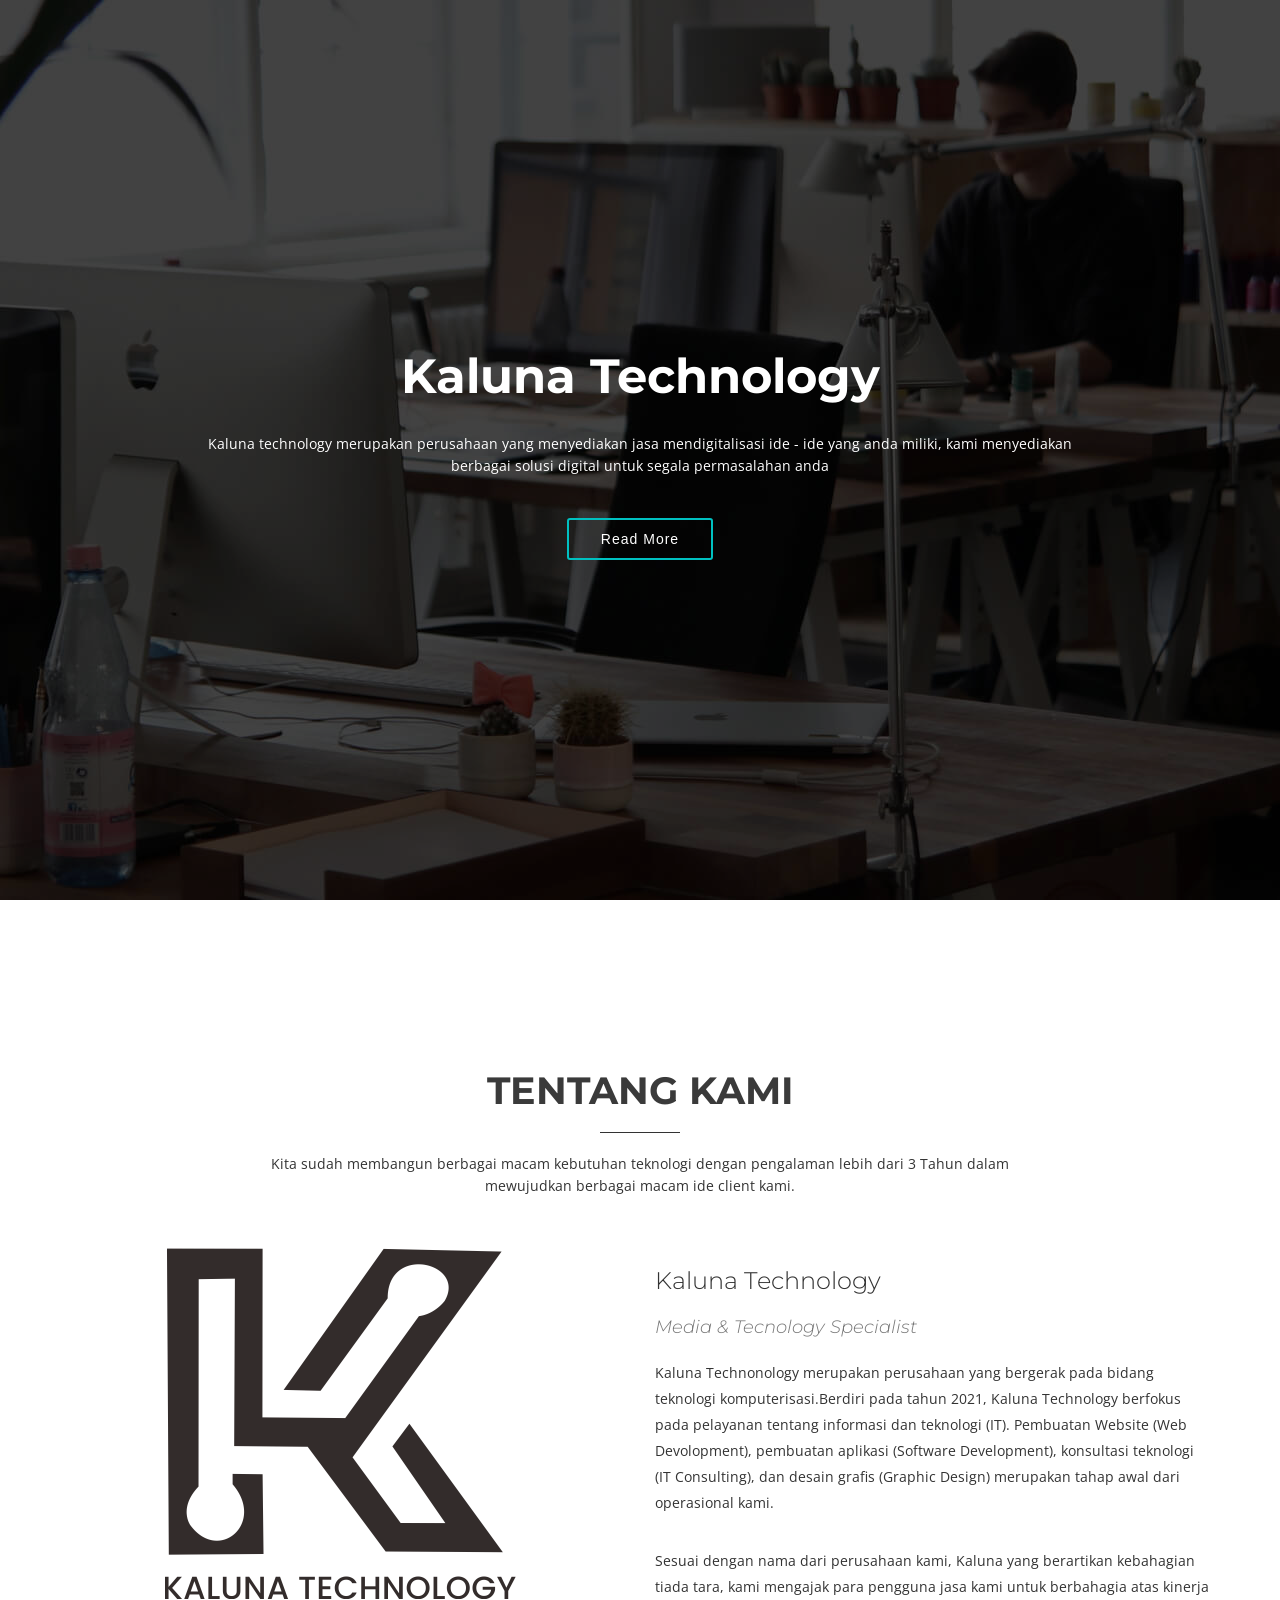
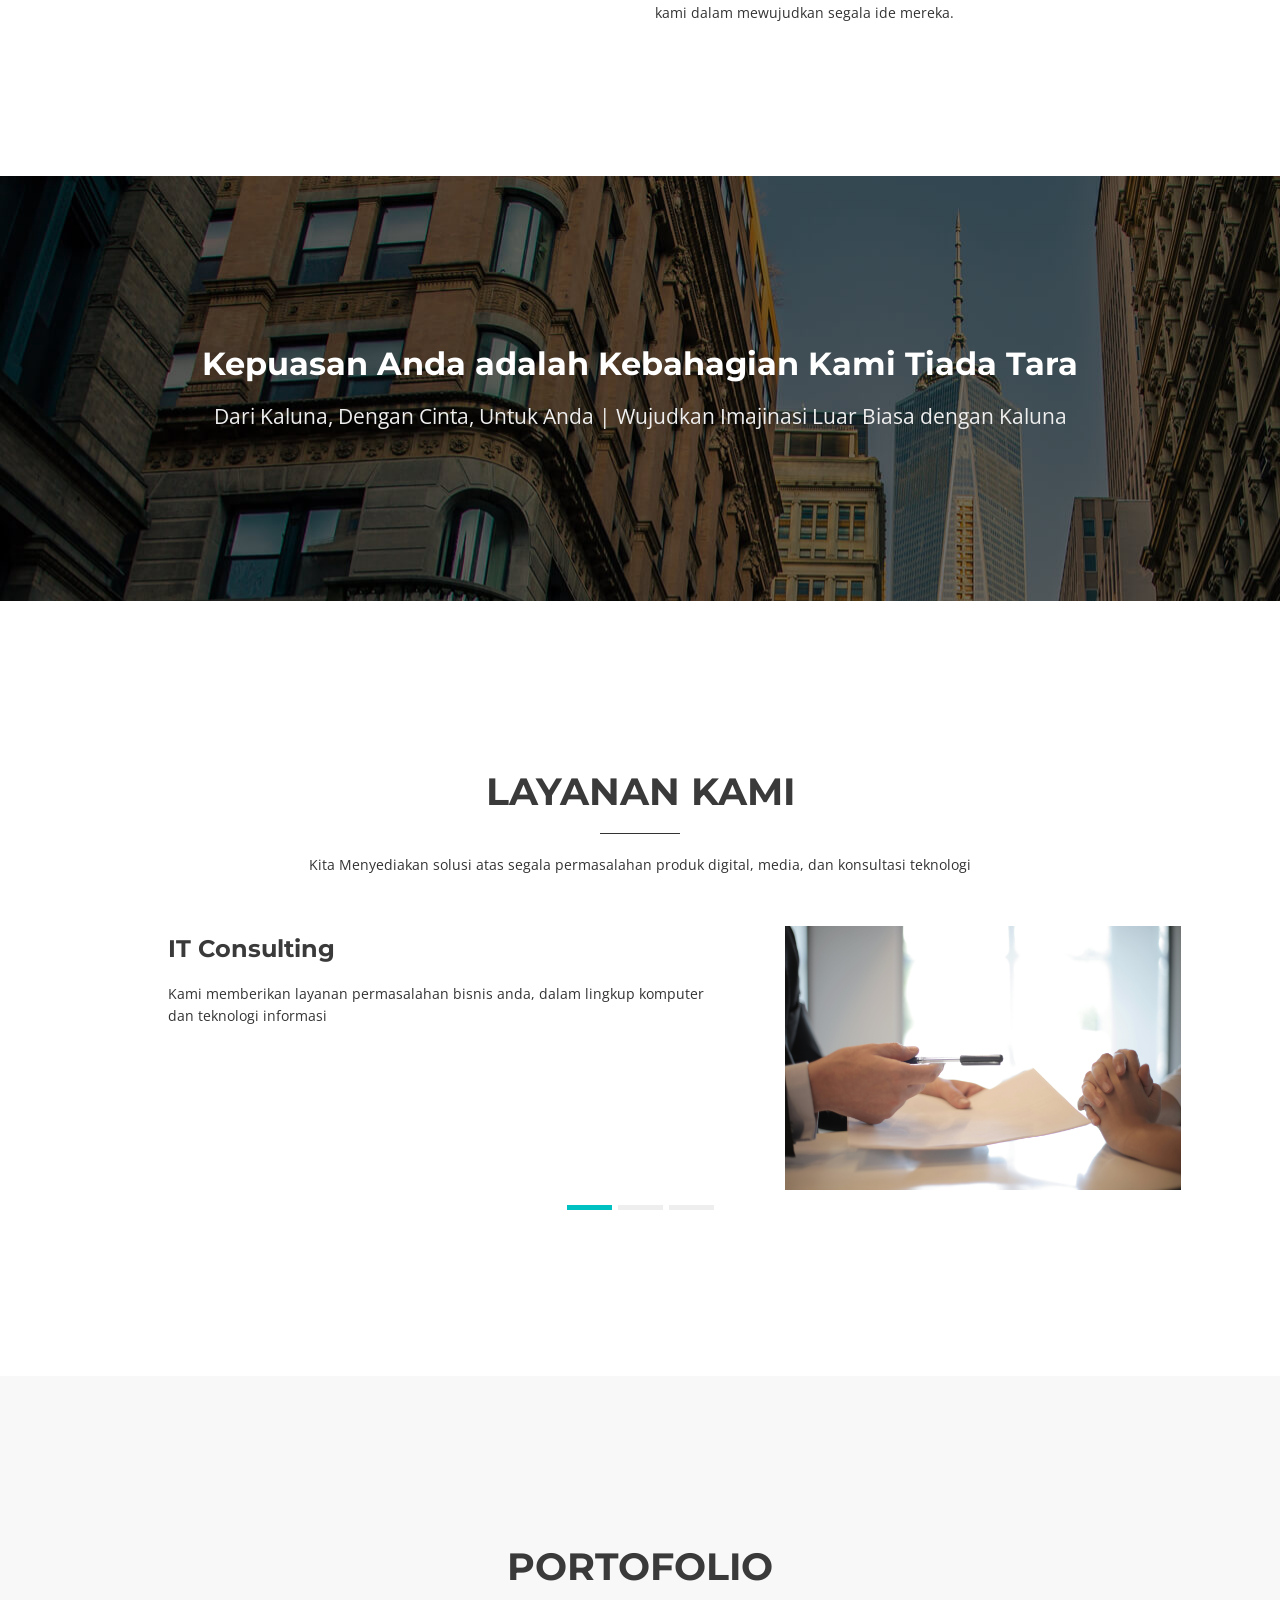
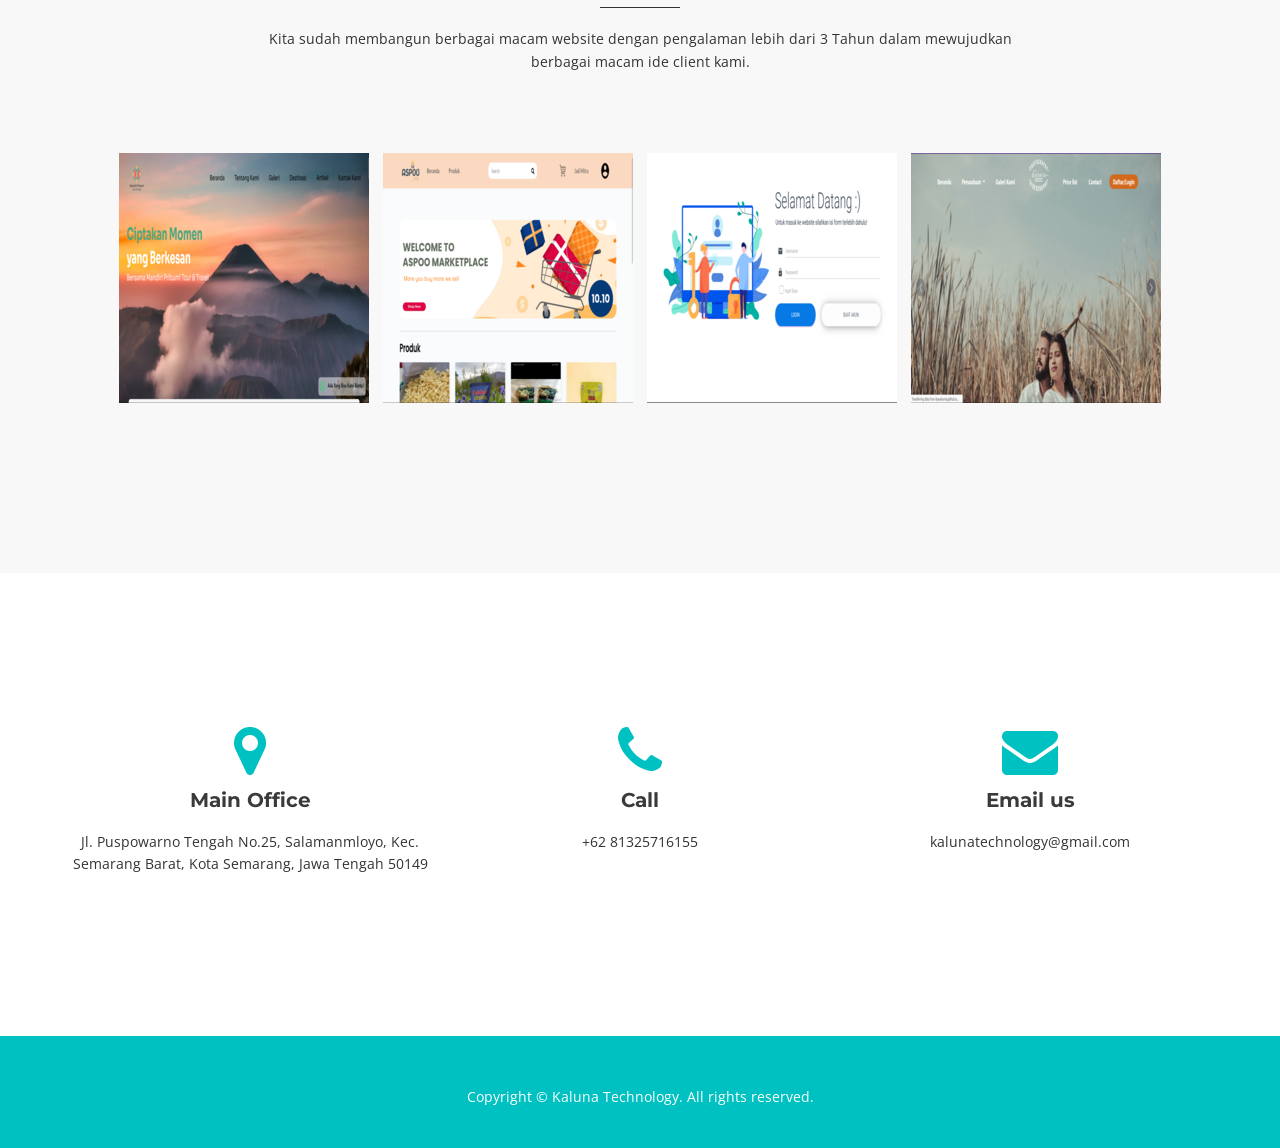
==== index.html @ ef959483 "up" ====
<!DOCTYPE html>
<html>

<head>
  <title>Kaluna technologi</title>
  <meta charset="utf-8" />
  <meta content="width=device-width, initial-scale=1, maximum-scale=1, user-scalable=no" name="viewport">
  <!-- css -->
  <link href="https://fonts.googleapis.com/css?family=Montserrat:400,700|Open+Sans:400,300,700,800" rel="stylesheet" media="screen">

  <link href="css/bootstrap.min.css" rel="stylesheet" media="screen">
  <link href="css/style.css" rel="stylesheet" media="screen">
  <link href="color/default.css" rel="stylesheet" media="screen">
</head>

<body>

  <!-- Navigation -->
  <nav class="navbar navbar-default" role="navigation">
    <div class="container">
      <div class="navbar-header">
        <button type="button" class="navbar-toggle" data-toggle="collapse" data-target=".navbar-ex1-collapse">
          <span class="sr-only">Toggle nav</span>
          <span class="icon-bar"></span>
          <span class="icon-bar"></span>
          <span class="icon-bar"></span>
        </button>

        <!-- Logo text or image -->
        <a class="navbar-brand" href="index.html">Kaluna Technology</a>

      </div>
      <div class="navigation collapse navbar-collapse navbar-ex1-collapse">
        <ul class="nav navbar-nav">
          <li class="current"><a href="#intro">Home</a></li>
          <li><a href="#about">Tentang Kami</a></li>
          <li><a href="#services">Layanan Kami</a></li>
          <li><a href="#portfolio">Portofolio</a></li>
          <li><a href="#team">Team</a></li>
          <li><a href="#contact">Contact</a></li>
        </ul>
      </div>
    </div>
  </nav>

  <!-- intro area -->
  <section id="intro">
    <div class="intro-container">
      <div id="introCarousel" class="carousel slide carousel-fade" data-ride="carousel">

        <div class="carousel-inner" role="listbox">

          <!-- Slide 1 -->
          <div class="item active">
            <div class="carousel-background"><img src="img/intro/1.jpg" alt=""></div>
            <div class="carousel-container">
              <div class="carousel-content">
                <h2 class="animated fadeInDown">Kaluna Technology</h2>
                <p class="animated fadeInUp">Kaluna technology merupakan perusahaan yang menyediakan jasa mendigitalisasi ide - ide yang anda miliki, kami menyediakan berbagai solusi digital untuk segala permasalahan anda</p>
                <a href="#about" class="btn-get-started animated fadeInUp">Read More</a>
              </div>
            </div>
          </div>
          
          <!-- Slide 2
          <div class="item">
            <div class="carousel-background"><img src="img/intro/2.jpg" alt=""></div>
            <div class="carousel-container">
              <div class="carousel-content">
                <h2 class="animated fadeInDown">Creativity and technology</span></h2>
                <p class="animated fadeInUp">Ut velit est quam dolor ad a aliquid qui aliquid. Sequi ea ut et est quaerat sequi nihil ut aliquam. Occaecati alias dolorem mollitia ut. Similique ea voluptatem. Esse doloremque accusamus repellendus deleniti vel. Minus et tempore modi architecto.</p>
                <a href="#about" class="btn-get-started animated fadeInUp">Read More</a>
              </div>
            </div>
          </div>

          Slide 3
          <div class="item">
            <div class="carousel-background"><img src="img/intro/3.jpg" alt=""></div>
            <div class="carousel-container">
              <div class="carousel-content">
                <h2 class="animated fadeInDown">Sequi ea ut et est quaerat</span></h2>
                <p class="animated fadeInUp">Ut velit est quam dolor ad a aliquid qui aliquid. Sequi ea ut et est quaerat sequi nihil ut aliquam. Occaecati alias dolorem mollitia ut. Similique ea voluptatem. Esse doloremque accusamus repellendus deleniti vel. Minus et tempore modi architecto.</p>
                <a href="#about" class="btn-get-started animated fadeInUp">Read More</a>
              </div>
            </div>
          </div> -->

        </div>

        <!-- <a class="carousel-control-prev" href="#introCarousel" role="button" data-slide="prev">
          <span class="carousel-control-prev-icon fa fa-angle-left" aria-hidden="true"></span>
          <span class="sr-only">Previous</span>
        </a>

        <a class="carousel-control-next" href="#introCarousel" role="button" data-slide="next">
          <span class="carousel-control-next-icon fa fa-angle-right" aria-hidden="true"></span>
          <span class="sr-only">Next</span>
        </a> -->

      </div>
    </div>
  </section><!-- #intro -->

  <!-- About -->
  <section id="about" class="home-section bg-white">
    <div class="container">
      <div class="row">
        <div class="col-md-offset-2 col-md-8">
          <div class="section-heading">
            <h2>Tentang Kami</h2>
            <div class="heading-line"></div>
            <p>Kita sudah membangun berbagai macam kebutuhan teknologi dengan pengalaman lebih dari 3 Tahun dalam mewujudkan berbagai macam ide client kami.</p>
          </div>
        </div>
      </div>
      <div class="row wow fadeInUp">
        <div class="col-md-6 about-img">
          <img src="img/kalunatechnologylogo.png" alt="">
        </div>

        <div class="col-md-6 content">
          <h2>Kaluna Technology</h2>
          <h3>Media & Tecnology Specialist</h3>
          <p>
            Kaluna Technonology merupakan perusahaan yang bergerak pada bidang teknologi komputerisasi.Berdiri pada tahun 2021, Kaluna Technology berfokus pada pelayanan tentang informasi dan teknologi (IT). Pembuatan Website (Web Devolopment), pembuatan aplikasi (Software Development), konsultasi teknologi (IT Consulting), dan desain grafis (Graphic Design) merupakan tahap awal dari operasional kami.
          </p>
          <br>
          <p>
            Sesuai dengan nama dari perusahaan kami, Kaluna yang berartikan kebahagian tiada tara, kami mengajak para pengguna jasa kami untuk berbahagia atas kinerja kami dalam mewujudkan segala ide mereka.
          </p>  
          
        </div>
      </div>
    </div>
  </section>

  <!-- Parallax 1 -->
  <section id="parallax1" class="home-section parallax" data-stellar-background-ratio="0.5">
    <div class="container">
      <div class="row">
        <div class="col-md-12">
          <div class="color-light">
            <h2 class="wow bounceInDown" data-wow-delay="0.5s">Kepuasan Anda adalah Kebahagian Kami Tiada Tara</h2>
            <p class="lead wow bounceInUp" data-wow-delay="1s">Dari Kaluna, Dengan Cinta, Untuk Anda | Wujudkan Imajinasi Luar Biasa dengan Kaluna</p>
          </div>
        </div>
      </div>
    </div>
  </section>

  <!-- Services -->
  <section id="services" class="home-section bg-white">
    <div class="container">
      <div class="row">
        <div class="col-md-offset-2 col-md-8">
          <div class="section-heading">
            <h2> Layanan Kami</h2>
            <div class="heading-line"></div>
            <p> Kita Menyediakan solusi atas segala permasalahan produk digital, media, dan konsultasi teknologi</p>
          </div>
        </div>
      </div>
      <div class="row">
        <div class="col-md-12">
          <div id="carousel-service" class="service carousel slide">

            <!-- slides -->
            <div class="carousel-inner">
              <div class="item active">
                <div class="row">
                  <div class="col-sm-12 col-md-offset-1 col-md-6">
                    <div class="wow bounceInLeft">
                      <h4>IT Consulting</h4>
                      <p>Kami memberikan layanan permasalahan bisnis anda, dalam lingkup komputer dan teknologi informasi</p>
                    </div>
                  </div>
                  <div class="col-sm-12 col-md-5">
                    <div class="screenshot wow bounceInRight">
                      <img src="img/screenshots/it consultant.jpg" class="img-responsive" alt="" />
                    </div>
                  </div>
                </div>
              </div>
              <div class="item">
                <div class="row">
                  <div class="col-sm-12 col-md-offset-1 col-md-6">
                    <div class="wow bounceInLeft">
                      <h4>Website and Software Development</h4>
                      <p>Kami Memberikan pelayanan pembuatan website dan juga mobile app</p>
                    </div>
                  </div>
                  <div class="col-sm-12 col-md-5">
                    <div class="screenshot wow bounceInRight">
                      <img src="img/screenshots/development.jpg" class="img-responsive" alt="" />
                    </div>
                  </div>
                </div>
              </div>
              <div class="item">
                <div class="row">
                  <div class="col-sm-12 col-md-offset-1 col-md-6">
                    <div class="wow bounceInLeft">
                      <h4>Graphic Design</h4>
                      <p>Kami memeberikan layanan berupa desain website, mobile app, kartu nama, brosur, ilustrasi </p>
                    </div>
                  </div>
                  <div class="col-sm-12 col-md-5">
                    <div class="screenshot wow bounceInRight">
                      <img src="img/screenshots/design.jpg" class="img-responsive" alt="" />
                    </div>
                  </div>
                </div>
              </div>
            </div>

            <!-- Indicators -->
            <ol class="carousel-indicators">
              <li data-target="#carousel-service" data-slide-to="0" class="active"></li>
              <li data-target="#carousel-service" data-slide-to="1"></li>
              <li data-target="#carousel-service" data-slide-to="2"></li>
            </ol>
          </div>
        </div>
      </div>
    </div>
  </section>

  <!-- Works -->
  <section id="portfolio" class="home-section bg-gray">
    <div class="container">
      <div class="row">
        <div class="col-md-offset-2 col-md-8">
          <div class="section-heading">
            <h2>Portofolio</h2>
            <div class="heading-line"></div>
            <p>Kita sudah membangun berbagai macam website dengan pengalaman lebih dari 3 Tahun dalam mewujudkan berbagai macam ide client kami.</p>
          </div>
        </div>
      </div>
      <div class="row">
        <div class="col-lg-12">

          <ul id="og-grid" class="og-grid">
            <li>
              <a href="http://www.mandiripribumi.com" target="_blank" data-largesrc="img/works/mandiri pribumi.png" data-title="Landing Page Mandiri Pribumi" data-description="project ini adalah landing page dari perusahaan mandiri pribumi tour & travel, yang menampilkan berbagai macam paket dan juga dashbaord untuk pengedit an konten didalamnya">
                <img src="img/works/thumbs/mandiri pribumi.png" alt="" />
              </a>
            </li>
            <li>
              <a href="http://warungaspoo.com/p" target="_blank" data-largesrc="img/works/warungaspoo.png" data-title="Marketplace ASPOO" data-description="project ini ialah marketplace yang digunakan oleh asosisaasi pusat oleh - oleh Jawa Tengah sebagai transaksi jual - beli">
                <img src="img/works/thumbs/warungaspoo.png" alt="" />
              </a>
            </li>
            <li>
              <a href="http://warungaspoo.com/pos/login.php" target="_blank" data-largesrc="img/works/point of sales.png" data-title="Point of Sales ASPOO" data-description="ini adalah point of sales dimana web ini bisa digunakan sebagai kasir">
                <img src="img/works/thumbs/point of sales.png" alt="img01" />
              </a>
            </li>
            <li>
              <a href="https://ilyasskurnia.github.io/" target="_blank" data-largesrc="img/works/web fotografi.png" data-title="Website Fotografi" data-description="In mentitum forensibus nec, nibh eripuit ut pri, tale illud voluptatum ut sea. Sed oratio repudiare ei, cum an magna labitur, eu atqui augue mei. Pri consul detracto eu, solet nusquam accusam ex vim, an movet interesset necessitatibus mea.">
                <img src="img/works/thumbs/web fotografi.png" alt="img01" />
              </a>
            </li>
            <!-- <li>
              <a href="#" data-largesrc="img/works/5.jpg" data-title="Portfolio title" data-description="Duo te dico volutpat, unum elit oblique per id. Ne duo mollis sapientem intellegebat. Per at augue vidisse percipit, pri vocibus assueverit interesset ut, no dolore luptatum incorrupte nec. In mentitum forensibus nec, nibh eripuit ut pri, tale illud voluptatum ut sea">
                <img src="img/works/thumbs/5.jpg" alt="img01" />
              </a>
            </li>
            <li>
              <a href="#" data-largesrc="img/works/6.jpg" data-title="Portfolio title" data-description="Id elit saepe pro. In atomorum constituam definitionem quo, at torquatos sadipscing eum, ut eum wisi meis mentitum. Probo feugiat ea duo. An usu platonem instructior, qui dolores inciderint ad. Te elit essent mea, vim ne atqui legimus invenire, ad dolor vitae sea.">
                <img src="img/works/thumbs/6.jpg" alt="img01" />
              </a>
            </li>
            <li>
              <a href="#" data-largesrc="img/works/7.jpg" data-title="Portfolio title" data-description="Duo te dico volutpat, unum elit oblique per id. Ne duo mollis sapientem intellegebat. Per at augue vidisse percipit, pri vocibus assueverit interesset ut, no dolore luptatum incorrupte nec. In mentitum forensibus nec, nibh eripuit ut pri, tale illud voluptatum ut sea. Sed oratio repudiare ei, cum an magna labitur, eu atqui augue mei.">
                <img src="img/works/thumbs/7.jpg" alt="img01" />
              </a>
            </li>
            <li>
              <a href="#" data-largesrc="img/works/8.jpg" data-title="Portfolio title" data-description="No nisl legere recusabo nam, ius an tale pericula evertitur, dicat phaedrum qui in. Usu numquam legendos in, voluptaria sadipscing ut vel. Eu eum mandamus volutpat gubergren, eos ad detracto nominati, ne eum idque elitr aliquam.">
                <img src="img/works/thumbs/8.jpg" alt="img01" />
              </a>
            </li>
            <li>
              <a href="#" data-largesrc="img/works/9.jpg" data-title="Portfolio title" data-description="Lorem ipsum dolor sit amet, ex pri quod ferri fastidii. Mazim philosophia eum ad, facilisis laboramus te est. Eam magna fabellas ut. Ne vis diceret accumsan salutandi, pro in impedit accusamus dissentias, ut nonumy eloquentiam ius.">
                <img src="img/works/thumbs/9.jpg" alt="img01" />
              </a>
            </li>
            <li>
              <a href="#" data-largesrc="img/works/10.jpg" data-title="Portfolio title" data-description="Duo te dico volutpat, unum elit oblique per id. Ne duo mollis sapientem intellegebat. Per at augue vidisse percipit, pri vocibus assueverit interesset ut, no dolore luptatum incorrupte nec. In mentitum forensibus nec, nibh eripuit ut pri, tale illud voluptatum ut sea. Sed oratio repudiare ei, cum an magna labitur, eu atqui augue mei. Pri consul detracto eu, solet nusquam accusam ex vim.">
                <img src="img/works/thumbs/10.jpg" alt="img01" />
              </a>
            </li>
            <li>
              <a href="#" data-largesrc="img/works/11.jpg" data-title="Portfolio title" data-description="Vim ad persecuti appellantur. Eam ignota deterruisset eu, in omnis fierent convenire sed. Ne nulla veritus vel, liber euripidis in eos. Postea comprehensam vis in, detracto deseruisse mei ea. Ex sadipscing deterruisset concludaturque quo.">
                <img src="img/works/thumbs/11.jpg" alt="img01" />
              </a>
            </li>
            <li>
              <a href="#" data-largesrc="img/works/12.jpg" data-title="Portfolio title" data-description="Mea an eros periculis dignissim, quo mollis nostrum elaboraret et. Id quem perfecto mel, no etiam perfecto qui. No nisl legere recusabo nam, ius an tale pericula evertitur, dicat phaedrum qui in. Usu numquam legendos in, voluptaria sadipscing ut vel. Eu eum mandamus volutpat gubergren, eos ad detracto nominati, ne eum idque elitr aliquam.">
                <img src="img/works/thumbs/12.jpg" alt="img01" />
              </a>
            </li> -->
          </ul>

        </div>
      </div>
    </div>
  </section>

  <!-- Parallax 2
  <section id="parallax2" class="home-section parallax" data-stellar-background-ratio="0.5">
    <div class="container">
      <div class="row">
        <div class="col-md-12">
          <ul class="clients">
            <li class="wow fadeInDown" data-wow-delay="0.3s"><a href="#"><img src="img/clients/1.png" alt="" /></a></li>
            <li class="wow fadeInDown" data-wow-delay="0.6s"><a href="#"><img src="img/clients/2.png" alt="" /></a></li>
            <li class="wow fadeInDown" data-wow-delay="0.9s"><a href="#"><img src="img/clients/3.png" alt="" /></a></li>
            <li class="wow fadeInDown" data-wow-delay="1.1s"><a href="#"><img src="img/clients/4.png" alt="" /></a></li>
          </ul>
        </div>
      </div>
    </div>
  </section> -->

  <!-- Team -->
  <!-- <section id="team" class="home-section bg-white">
    <div class="container">
      <div class="row">
        <div class="col-md-offset-2 col-md-8">
          <div class="section-heading">
            <h2>Our Team</h2>
            <div class="heading-line"></div>
            <!-- <p>Excepteur sint occaecat cupidatat non proident, sunt in culpa qui officia deserunt mollit anim id est
              laborum</p> -->
          <!-- </div>
        </div>
      </div>
      <div class="row">
        <div class="col-xs-12 col-sm-3 col-md-3 col-lg-3">
          <div class="box-team wow bounceInUp" data-wow-delay="0.1s">
            <img src="img/team/ilyas.JPG" alt="" class="img-circle img-responsive" />
            <h4>Ilyas Kurnia Ramadhan</h4>
            <p>CEO</p>
          </div>
        </div>
        <div class="col-xs-12 col-sm-3 col-md-3 col-lg-3" data-wow-delay="0.3s">
          <div class="box-team wow bounceInUp">
            <img src="img/team/naufal.JPG" alt="" class="img-circle img-responsive" />
            <h4>Naufal Nabil Nurherdian</h4>
            <p>Full Stack Developer</p>
          </div>
        </div>
        <div class="col-xs-12 col-sm-3 col-md-3 col-lg-3" data-wow-delay="0.5s">
          <div class="box-team wow bounceInUp">
            <img src="img/team/adnin.JPG" alt="" class="img-circle img-responsive" />
            <h4>Adnin Ramadhani</h4>
            <p>Full Stack Developer</p>
          </div>
        </div>
        <div class="col-xs-12 col-sm-3 col-md-3 col-lg-3" data-wow-delay="0.7s">
          <div class="box-team wow bounceInUp">
            <img src="img/team/dwiki.JPG" alt="" class="img-circle img-responsive" />
            <h4>Hastyantoko Dwiki Kahingide</h4>
            <p>Designer</p>
          </div>
        </div>
      </div>
    </div>
  </section> -->

  <!-- Contact -->
  <!-- <section id="contact" class="home-section bg-gray">
    <div class="container">
      <div class="row">
        <div class="col-md-offset-2 col-md-8">
          <div class="section-heading">
            <h2>Contact us</h2>
            <div class="heading-line"></div>
            <p>If you have any question or just want to say 'hello' to Alstar web studio please fill out form below and
              we will be get in touch with you within 24 hours. </p>
          </div>
        </div>
      </div>

      <div class="row">
        <div class="col-md-offset-2 col-md-8">
          <div id="sendmessage">Your message has been sent. Thank you!</div>
          <div id="errormessage"></div>

          <form action="" method="post" class="form-horizontal contactForm" role="form">
            <div class="col-md-offset-2 col-md-8">
              <div class="form-group">
                <input type="text" name="name" class="form-control" id="name" placeholder="Your Name" data-rule="minlen:4"
                  data-msg="Please enter at least 4 chars" />
                <div class="validation"></div>
              </div>
            </div>

            <div class="col-md-offset-2 col-md-8">
              <div class="form-group">
                <input type="email" class="form-control" name="email" id="email" placeholder="Your Email" data-rule="email"
                  data-msg="Please enter a valid email" />
                <div class="validation"></div>
              </div>
            </div>

            <div class="col-md-offset-2 col-md-8">
              <div class="form-group">
                <input type="text" class="form-control" name="subject" id="subject" placeholder="Subject" data-rule="minlen:4"
                  data-msg="Please enter at least 8 chars of subject" />
                <div class="validation"></div>
              </div>
            </div>

            <div class="col-md-offset-2 col-md-8">
              <div class="form-group">
                <textarea class="form-control" name="message" rows="5" data-rule="required" data-msg="Please write something for us"
                  placeholder="Message"></textarea>
                <div class="validation"></div>
              </div>
            </div>
            <div class="form-group">
              <div class="col-md-offset-2 col-md-8">
                <button type="submit" class="btn btn-theme btn-lg btn-block">Send message</button>
              </div>
            </div>
          </form>

        </div>
      </div>

    </div>
  </section> -->

  <!-- Bottom widget -->
  <section id="bottom-widget" class="home-section bg-white">
    <div class="container">
      <div class="row">
        <div class="col-md-4">
          <div class="contact-widget wow bounceInLeft">
            <i class="fa fa-map-marker fa-4x"></i>
            <h5>Main Office</h5>
            <p>
              Jl. Puspowarno Tengah No.25, Salamanmloyo, Kec. Semarang Barat, Kota Semarang, Jawa Tengah 50149<br />
            </p>
          </div>
        </div>
        <div class="col-md-4">
          <div class="contact-widget wow bounceInUp">
            <i class="fa fa-phone fa-4x"></i>
            <h5>Call</h5>
            <p>
              +62 81325716155<br>

            </p>
          </div>
        </div>
        <div class="col-md-4">
          <div class="contact-widget wow bounceInRight">
            <i class="fa fa-envelope fa-4x"></i>
            <h5>Email us</h5>
            <p>
              kalunatechnology@gmail.com<br />
            </p>
          </div>
        </div>
      </div>
      <!-- <div class="row mar-top30">
        <div class="col-md-12">
          <h5>We're on social networks</h5>
          <ul class="social-network">
            <li><a href="#">
                <span class="fa-stack fa-2x">
                  <i class="fa fa-circle fa-stack-2x"></i>
                  <i class="fa fa-facebook fa-stack-1x fa-inverse"></i>
                </span></a>
            </li>
            <li><a href="#">
                <span class="fa-stack fa-2x">
                  <i class="fa fa-circle fa-stack-2x"></i>
                  <i class="fa fa-dribbble fa-stack-1x fa-inverse"></i>
                </span></a>
            </li>
            <li><a href="#">
                <span class="fa-stack fa-2x">
                  <i class="fa fa-circle fa-stack-2x"></i>
                  <i class="fa fa-twitter fa-stack-1x fa-inverse"></i>
                </span></a>
            </li>
            <li><a href="#">
                <span class="fa-stack fa-2x">
                  <i class="fa fa-circle fa-stack-2x"></i>
                  <i class="fa fa-pinterest fa-stack-1x fa-inverse"></i>
                </span></a>
            </li>
          </ul>
        </div>
      </div> -->
    </div>
  </section>

  <!-- Footer -->
  <footer>
    <div class="container">
      <div class="row">
        <div class="col-md-12">
          <p>Copyright &copy; Kaluna Technology. All rights reserved.</p>
        </div>
      </div>
    </div>
  </footer>

  <a href="#" class="back-to-top"><i class="fa fa-chevron-up"></i></a>

  <!-- js -->
  <script src="js/jquery.js"></script>
  <script src="js/bootstrap.min.js"></script>
  <script src="js/wow.min.js"></script>
  <script src="js/jquery.scrollTo.min.js"></script>
  <script src="js/jquery.nav.js"></script>
  <script src="js/modernizr.custom.js"></script>
  <script src="js/grid.js"></script>
  <script src="js/stellar.js"></script>
  <!-- Contact Form JavaScript File -->
  <script src="contactform/contactform.js"></script>

  <!-- Template Custom Javascript File -->
  <script src="js/custom.js"></script>

</body>

</html>
---- css/style.css ----
/*
  Theme Name: Alstar
  Theme URL: https://bootstrapmade.com/alstar-free-parallax-bootstrap-template/
  Author: BootstrapMade.com
  Author URL: https://bootstrapmade.com
*/

/* ================================
Imports
================================= */
@import url('font-awesome.min.css');
@import url('simpletextrotator.css');
@import url('overwrite.css');
@import url('animate.css');

/* ================================
General
================================= */

body{
	text-align: center;
	font-family: 'Open Sans', sans-serif;
	font-size: 14px;
	line-height: 1.6em;
}

h1 {
	font-size: 36px;
}
h2 {
	font-size: 32px;
}
h3 {
	font-size: 28px;
}
h4 {
	font-size: 24px;
}
h5 {
	font-size: 20px;
}
h6 {
	font-size: 18px;
}

h1,h2,h3,h4,h5,h6,.h1,.h2,.h3,.h4,.h5,.h6{
	color: #3a3a3a;
	font-weight: 700;
	margin-bottom: 20px;
	font-family: 'Montserrat', sans-serif;
}


.lead{
	font-weight: 400;
}

button {
	display: inline-block;
	margin-bottom: 0;
	margin-bottom: 10px;
	padding: 6px 12px;
	border: 1px solid transparent;
	vertical-align: middle;
	text-align: center;
	white-space: nowrap;
	font-weight: normal;
	font-size: 14px;
	line-height: 1.428571429;
	cursor: pointer;
	-webkit-user-select: none;
	-moz-user-select: none;
	-ms-user-select: none;
	-o-user-select: none;
	user-select: none;
}
button.navbar-toggle {
	background: #2b2b2b;
	border: none;
	color: #fff;
}

.btn-theme,.btn-theme:hover,.btn-theme:focus{
	color: #fff;
}
.btn-theme:hover{
	background: transparent !important;
	border-color: #999;
	color: #999;
}


/* ================================
margin, padding
================================= */
.mar-top0 {
	margin-top: 0;
}
.mar-top10 {
	margin-top: 10px;
}
.mar-top20 {
	margin-top: 20px;
}
.mar-top30 {
	margin-top: 30px;
}
.mar-top40 {
	margin-top: 40px;
}


/* Back to top button */
.back-to-top {
  position: fixed;
  display: none;
  padding: 6px 12px 9px 12px;
  font-size: 16px;
  border-radius: 2px;
  right: 15px;
  bottom: 15px;
  transition: background 0.5s;
  z-index:1000;
}

@media (max-width: 768px) {
  .back-to-top {
    bottom: 15px;
  }
}

.back-to-top:focus {
  outline: none;
}

/* ================================
Navbar
================================= */

nav.navbar{
	position: fixed;
	top: -72px;
	margin-bottom: 0px;
	padding: 10px 0px 10px 0px;
	width: 100%;
	border-radius: 0px;
	transition: all 0.2s;
}

.navbar-nav{
	float: right;
}

nav.navbar.fixed-to-top{
	top: 0px;
}

.navbar-default{
	border: none;
	border-bottom: none;
	opacity: 1;
	display: none;
	z-index: 9999;
}

.navbar-default .navbar-nav>li>a {
	color: #fff;
	font-weight: 700;
	text-transform: uppercase;
}

.navbar-default .navbar-nav>li>a:hover, .navbar-default .navbar-nav>li>a:focus{
	color: #3A3A3A;
	cursor: pointer;
	-webkit-transition: all 300ms ease-in-out;
	-moz-transition: all 300ms ease-in-out;
	-ms-transition: all 300ms ease-in-out;
	-o-transition: all 300ms ease-in-out;
	transition: all 300ms ease-in-out;
	outline: 0;
}

/* brand / logo */
.navbar-default .navbar-brand{
	color: #fff;
	text-transform: uppercase;
	font-weight: 700;
	font-size: 2em;
}

/* ================================
Home sections
================================= */

.home-section {
	width: 100%;
	padding: 150px 0px 150px 0px;
}

/* --- heading --- */
.section-heading {
	margin-bottom: 50px;
}

.section-heading h2 {
	font-size: 38px;
	text-transform: uppercase;
}

.section-heading .heading-line {
	margin:0 auto;
	display: block;
	height: 1px;
	width: 80px;
	background: #333;
	margin-top: 10px;
	margin-bottom: 20px;
}


/* --- section bg var --- */

.bg-white {
	background: #fff;
}

.bg-gray {
	background: #f8f8f8;
}

.bg-dark {
	background: #575757;
}


/* --- section content general color --- */

.color-light h1,.color-light h2,.color-light h3,.color-light h4,.color-light h5,.color-light h6 {
	color: #fff;
}


.color-light p {
	color: #eee;
}


/* ==========================
Parallax
============================= */

#parallax1{
	background-image: url(../img/parallax/1.jpg);
}
#parallax2{
	background-image: url(../img/parallax/2.jpg);
}


/* ================================
Intro
================================= */

#intro {
  width: 100%;
  height: 100vh;
  background-color: rgba(0, 0, 0, 0.3);
}

#intro .item {
  width: 100%;
  height: 100vh;
  background-size: cover;
  background-position: center;
  background-repeat: no-repeat;
}

#intro .item::before {
  content: '';
  background-color: rgba(0, 0, 0, 0.3);
  position: absolute;
  height: 100%;
  width: 100%;
  top: 0;
  right: 0;
  left: 0;
  bottom: 0;
}

#intro .carousel-container {
  display: -webkit-box;
  display: -webkit-flex;
  display: -ms-flexbox;
  display: flex;
  -webkit-box-pack: center;
  -webkit-justify-content: center;
  -ms-flex-pack: center;
  justify-content: center;
  -webkit-box-align: center;
  -webkit-align-items: center;
  -ms-flex-align: center;
  align-items: center;
  position: absolute;
  bottom: 0;
  top: 0;
  left: 0;
  right: 0;
}

#intro .carousel-content {
  text-align: center;
}

#intro h2 {
  color: #fff;
  margin-bottom: 30px;
  font-size: 48px;
  font-weight: 700;
}

#intro p {
  width: 70%;
  -webkit-animation-delay: 0.4s;
  animation-delay: 0.4s;
  margin: 0 auto 30px auto;
  color: #fff;
}

@media (max-width: 768px ) {
  #intro h2 {
    font-size: 36px;
  }
}

#intro .carousel-inner .item {
  transition-property: opacity;
  background-position: center top;
}

#intro .carousel-inner .item,
#intro .carousel-inner .active.left,
#intro .carousel-inner .active.right {
  opacity: 0;
}

#intro .carousel-inner .active,
#intro .carousel-inner .next.left,
#intro .carousel-inner .prev.right {
  opacity: 1;
  transition: 0.9s;
}

#intro .carousel-inner .next,
#intro .carousel-inner .prev,
#intro .carousel-inner .active.left,
#intro .carousel-inner .active.right {
  left: 0;
  -webkit-transform: translate3d(0, 0, 0);
  transform: translate3d(0, 0, 0);
}

#intro .carousel-control-prev,
#intro .carousel-control-next {
  color: #fff;
  position: absolute;
  top: calc(50% - 15px);
}

#intro .carousel-control-prev {
  left: 20px;
}

#intro .carousel-control-next {
  right: 20px;
}

#intro .carousel-control-next-icon,
#intro .carousel-control-prev-icon {
  background: none;
  font-size: 48px;
  line-height: 1;
}

#intro .carousel-indicators {
  cursor: pointer;
}

#intro .btn-get-started {
  font-family: "Raleway", sans-serif;
  font-weight: 500;
  font-size: 14px;
  letter-spacing: 1px;
  display: inline-block;
  padding: 12px 32px;
  border-radius: 3px;
  transition: 0.5s;
  line-height: 1;
  margin: 10px;
  color: #fff;
  -webkit-animation-delay: 0.8s;
  animation-delay: 0.8s;
  border: 2px solid #00c1c1;
}

#intro .btn-get-started:hover {
  background: #00c1c1;
  color: #fff;
  text-decoration: none;
}

/* ================================
About
================================= */

#about .about-img {
  height: 355px;
  overflow: hidden;
}

#about .about-img img {
  margin-left: -15px;
  max-width: 100%;
}

@media (max-width: 768px) {
  #about .about-img {
    height: auto;
  }
  #about .about-img img {
    margin-left: 0;
    padding-bottom: 30px;
  }
}

#about .content h2 {
  color: #333;
  font-weight: 300;
  font-size: 24px;
  text-align: left;
}

#about .content h3 {
  color: #777;
  font-weight: 300;
  font-size: 18px;
  line-height: 26px;
  font-style: italic;
  text-align: left;
}

#about .content p {
  line-height: 26px;
  text-align: left;
}

#about .content p:last-child {
  margin-bottom: 0;
}

/* ================================
Team
================================= */
.box-team img {
	margin-bottom: 30px;
}



/* ================================
Services
================================= */
.service.carousel h4,.service.carousel p {
	text-align: left;
}


.service .carousel-control{
	background: none;
}

.service .screenshot{
	overflow: hidden;
	overflow: hidden;
	margin-right: auto;
	margin-left: auto;
}

.service .screenshot img{
	margin-right: auto;
	margin-left: auto;
	padding-left: 4px;
	width: 400px;
}

.service .carousel-indicators {
	position: relative;
	bottom: 0;
	left: 0;
	margin-top: 0px;
	margin-bottom: 0px;
	margin-left: 0px;
	padding: 5px;
	padding-bottom: 8px;
	width: 100%;
	background: #ffffff;
}

.service .carousel-indicators .active {
	width: 45px;
	height: 5px;
	border: none;
	border-radius: 0px;
}

.service .carousel-indicators li {
	display: inline-block;
	margin: 1px;
	width: 45px;
	height: 5px;
	border: none;
	border-radius: 0px;
	background: #eeeeee;
	text-indent: -999px;
	cursor: pointer;
}


/* ================================
Works
================================= */
.og-grid {
	list-style: none;
	padding: 20px 0;
	margin: 0 auto;
	text-align: center;
	width: 100%;
}

.og-grid li {
	display: inline-block;
	margin: 10px 5px 0 5px;
	vertical-align: top;
	height: 250px;
}

.og-grid li > a,
.og-grid li > a img {
	border: none;
	outline: none;
	display: block;
	position: relative;
}

.og-grid li.og-expanded > a::after {
	top: auto;
	border: solid transparent;
	content: " ";
	height: 0;
	width: 0;
	position: absolute;
	pointer-events: none;
	border-bottom-color: none;
	border-width: 15px;
	left: 50%;
	margin: -20px 0 0 -15px;
}

.og-expander {
	position: absolute;
	background: #FFF;
	top: auto;
	left: 0;
	width: 100%;
	margin-top: 10px;
	text-align: left;
	height: 0;
	overflow: hidden;
}

.og-expander-inner {
	padding: 50px 0;
	height: 100%;
}

.og-close {
	position: absolute;
	width: 40px;
	height: 40px;
	top: 20px;
	right: 20px;
	cursor: pointer;
}

.og-close::before,
.og-close::after {
	content: '';
	position: absolute;
	width: 100%;
	top: 50%;
	height: 1px;
	background: #888;
	-webkit-transform: rotate(45deg);
	-moz-transform: rotate(45deg);
	transform: rotate(45deg);
}

.og-close::after {
	-webkit-transform: rotate(-45deg);
	-moz-transform: rotate(-45deg);
	transform: rotate(-45deg);
}

.og-close:hover::before,
.og-close:hover::after {
	background: #333;
}

.og-fullimg,
.og-details {
	width: 50%;
	float: left;
	height: 100%;
	overflow: hidden;
	position: relative;
}

.og-details {
	padding: 0 40px 0 0;
}

.og-fullimg {
	text-align: center;
}

.og-fullimg img {
	display: inline-block;
	max-height: 100%;
	max-width: 100%;
}

.og-details h4 {
	font-weight: 300;
	margin-bottom: 10px;
}

.og-details p {
	font-weight: 300;
	font-size: 16px;
	line-height: 1.6em;
	color: #555;
}

.og-details a {
	font-weight: 700;
	display: inline-block;
	margin: 30px 0 0;
	outline: none;
}


.og-details a:hover {
	border-color: #999;
	color: #999;
}

.og-loading {
	width: 20px;
	height: 20px;
	border-radius: 50%;
	background: #ddd;
	box-shadow: 0 0 1px #ccc, 15px 30px 1px #ccc, -15px 30px 1px #ccc;
	position: absolute;
	top: 50%;
	left: 50%;
	margin: -25px 0 0 -25px;
	-webkit-animation: loader 0.5s infinite ease-in-out both;
	-moz-animation: loader 0.5s infinite ease-in-out both;
	animation: loader 0.5s infinite ease-in-out both;
}

@-webkit-keyframes loader {
	0% { background: #ddd; }
	33% { background: #ccc; box-shadow: 0 0 1px #ccc, 15px 30px 1px #ccc, -15px 30px 1px #ddd; }
	66% { background: #ccc; box-shadow: 0 0 1px #ccc, 15px 30px 1px #ddd, -15px 30px 1px #ccc; }
}

@-moz-keyframes loader {
	0% { background: #ddd; }
	33% { background: #ccc; box-shadow: 0 0 1px #ccc, 15px 30px 1px #ccc, -15px 30px 1px #ddd; }
	66% { background: #ccc; box-shadow: 0 0 1px #ccc, 15px 30px 1px #ddd, -15px 30px 1px #ccc; }
}

@keyframes loader {
	0% { background: #ddd; }
	33% { background: #ccc; box-shadow: 0 0 1px #ccc, 15px 30px 1px #ccc, -15px 30px 1px #ddd; }
	66% { background: #ccc; box-shadow: 0 0 1px #ccc, 15px 30px 1px #ddd, -15px 30px 1px #ccc; }
}

@media screen and (max-width: 830px) {

	.og-expander h3 { font-size: 32px; }
	.og-expander p { font-size: 13px; }
	.og-expander a { font-size: 12px; }

}

@media screen and (max-width: 650px) {

	.og-fullimg { display: none; }
	.og-details { float: none; width: 100%; }

}

/* ================================
Contact
================================= */

.validation {
  color: red;
  display:none;
  margin: 0;
  font-weight:400;
  font-size:13px;
}

#sendmessage {
  color: green;
  border:1px solid green;
  display:none;
  text-align:center;
  padding:15px;
  font-weight:600;
  margin-bottom:15px;
}

#errormessage {
  color: red;
  display:none;
  border:1px solid red;
  text-align:center;
  padding:15px;
  font-weight:600;
  margin-bottom:15px;
}

#sendmessage.show, #errormessage.show, .show {
	display:block;
}

/* ================================
Clients
================================= */
ul.clients {
	list-style: none;
}
ul.clients li {
	display: inline;
}


/* ================================
Bottom widget
================================= */
#bottom-widget {
  overflow: hidden;
}
ul.social-network {
	margin: 0;
	margin-left:0;
	padding-left: 0;
	list-style: none;
}
ul.social-network li {
	display: inline;
	margin: 5px 5px;
}


ul.social-network li a:hover span .fa-circle {
	color: #2b2b2b;
}

ul.social-network li a i{
  transition: 0.3s
}
/* ================================
Footer
================================= */
footer {
	background: #00c1c1;
	color: #fff;
	padding: 50px 0 30px;
}

footer a {
	color: #fff;
}

footer a:hover {
	color: #fff;
	text-decoration: underline;
}

/* ================================
more media queries
================================= */

@media (max-width:768px) {

	header{
		padding-bottom: 50px;
		min-height: 1000px;
		height: 100%;
	}

	.navbar-nav {
		float: left;
		text-align: left;
	}

	.box-team, .box-team img {
		text-align: center;
	}
	.box-team img {
		float: none;
		margin:0 auto;
	}
	.box-team {
		margin-bottom: 30px;
	}

	.og-fullimg { display: none; }
	.og-details { float: none; width: 100%; padding: 0 40px; }

}

@media (max-width:992px) {

	.service.carousel .item h4, .service.carousel .item p{
		text-align: center;
	}

	.service p{
			margin-bottom: 60px;
	}
	.og-expander {
		background: transparent;

	}
	.og-details {
		padding: 0 20px;
	}

}

@media (max-width:480px){

	header .carousel-iphone, .detail .screenshot{
		width: 280px;
	}

	header .carousel, .detail .screenshot img{
		padding-top: 85px;
		width: 245px;
	}

	.service .screenshot img{
		margin-top: -12px;
		padding-top: 0px;
	}

	header{
		padding-top: 30px;
		padding-bottom: 0px;
	}

	header h1{
		font-size: 70px;
	}
}
---- color/default.css ----
a, a:hover {
  color: #00c1c1;
}


/* Back to top button */
.back-to-top {
  background: #00c1c1;
  color: #fff;
}


.back-to-top:focus {
  background: #00c1c1;
  color: #fff;
}

.back-to-top:hover {
  background: #019090;
  color: #fff;
}

.navbar-default {
  background: #00c1c1;
}

.form-control:focus {
  border-color: #00c1c1;
  -webkit-box-shadow: inset 0 1px 1px rgba(0, 0, 0, .075), 0 0 2px #00c1c1;
  box-shadow: inset 0 1px 1px rgba(0, 0, 0, .075), 0 0 2px #00c1c1;
}

.service .carousel-indicators .active {
  background: #00c1c1;
}

.btn-theme {
  background: #00c1c1;
}

.contact-widget i {
  color: #00c1c1;
}
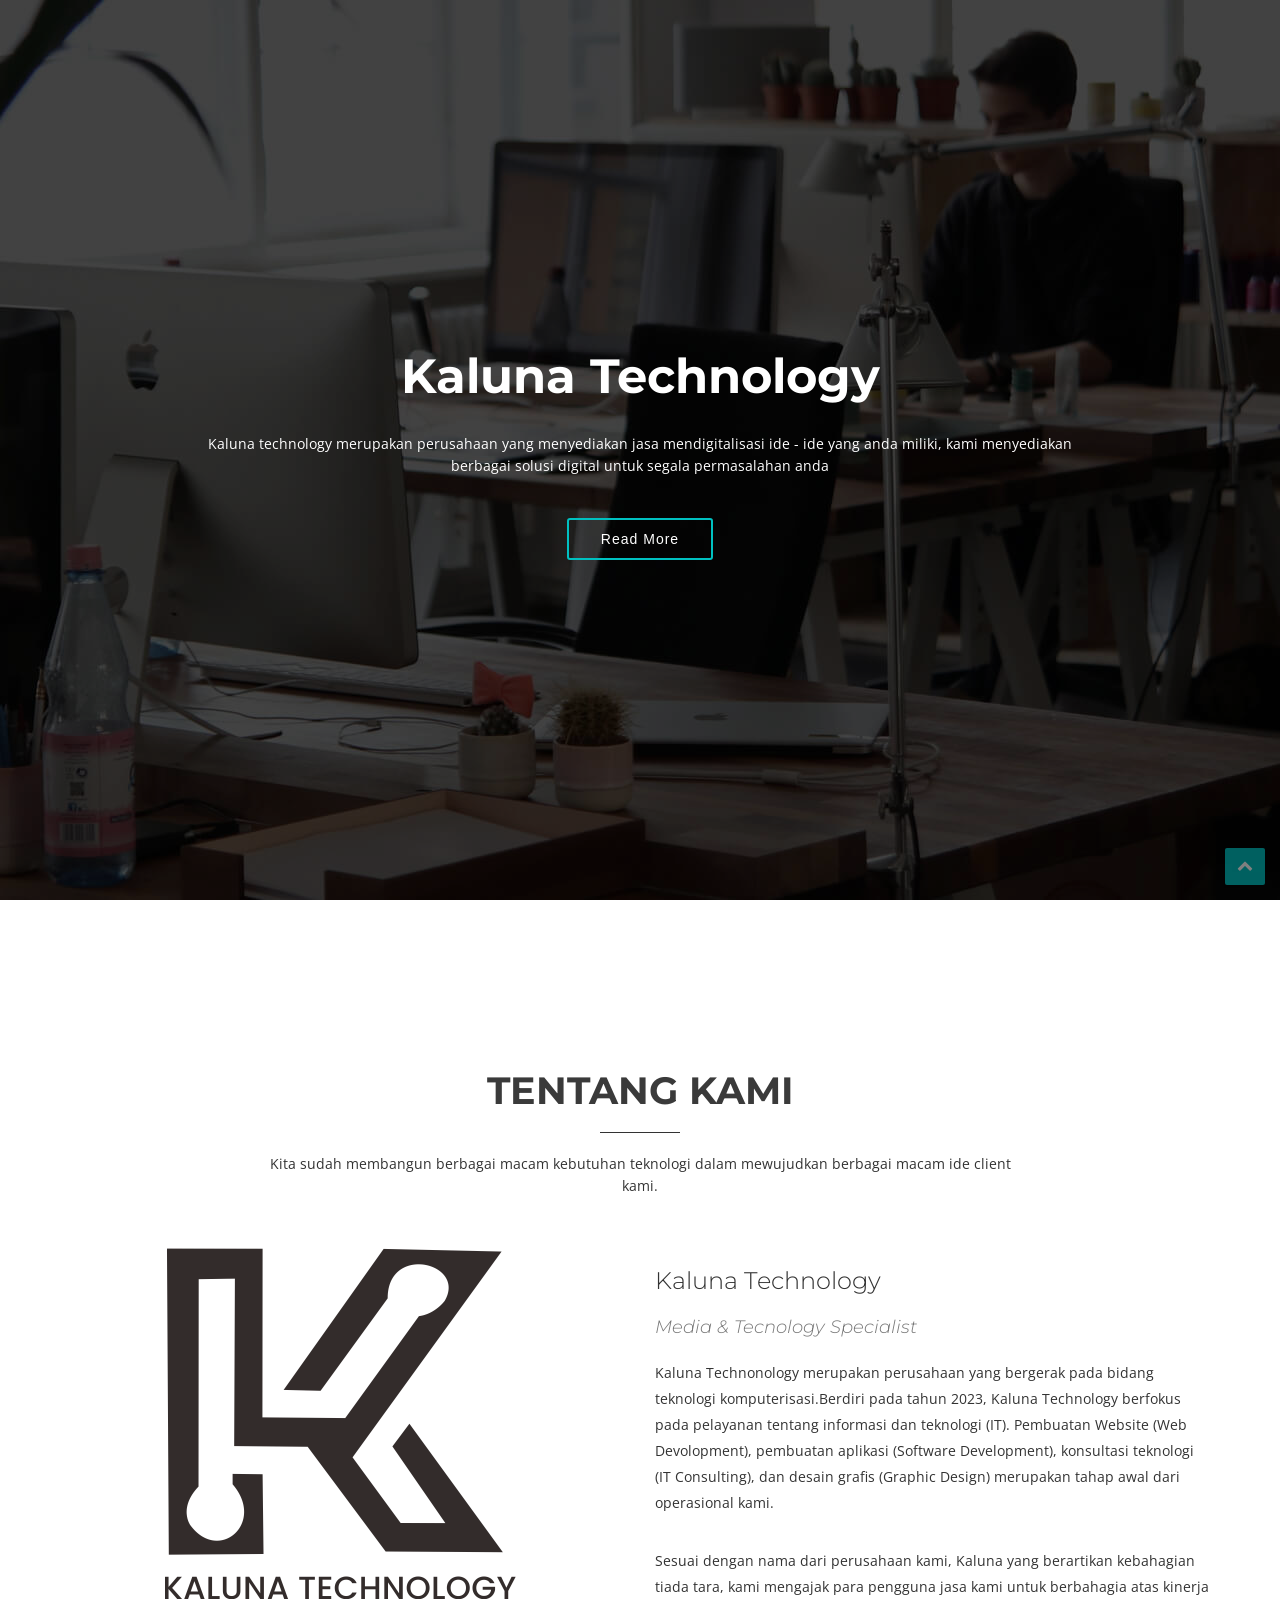
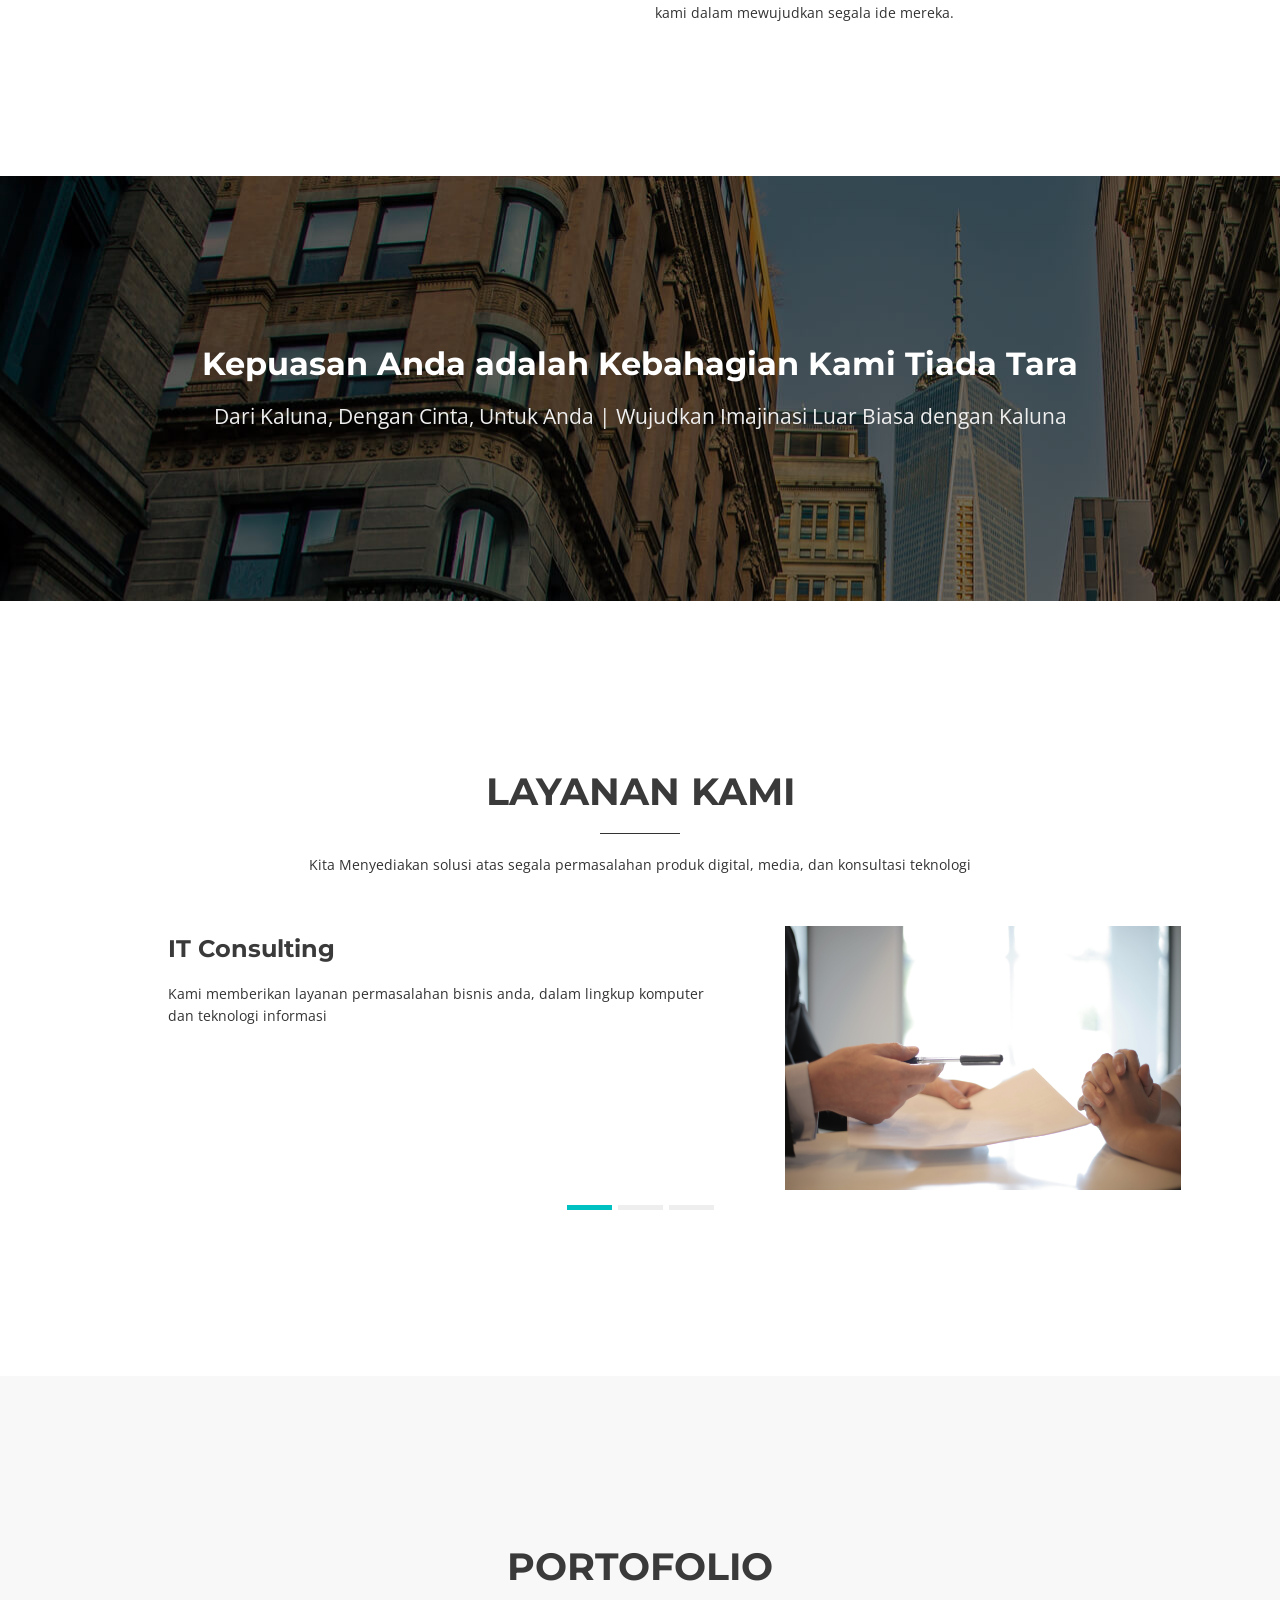
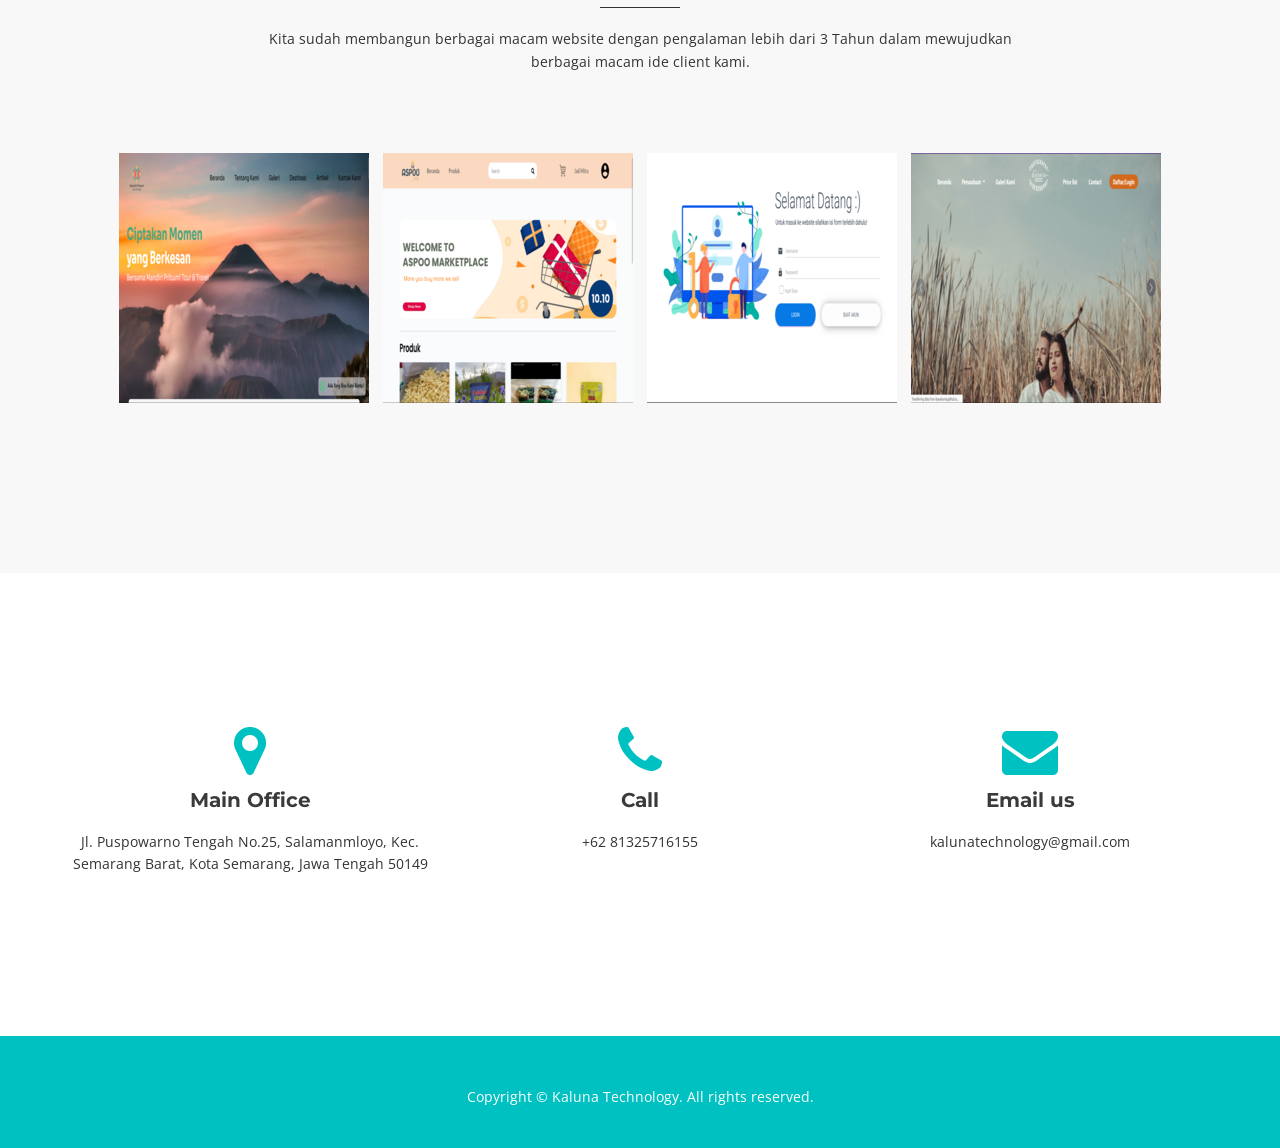
==== commit b5894bd1: "Update index.html" ====
--- a/index.html
+++ b/index.html
@@ -2,7 +2,7 @@
 <html>
 
 <head>
-  <title>Kaluna technologi</title>
+  <title>Kaluna Technology</title>
   <meta charset="utf-8" />
   <meta content="width=device-width, initial-scale=1, maximum-scale=1, user-scalable=no" name="viewport">
   <!-- css -->
@@ -110,7 +110,7 @@
           <div class="section-heading">
             <h2>Tentang Kami</h2>
             <div class="heading-line"></div>
-            <p>Kita sudah membangun berbagai macam kebutuhan teknologi dengan pengalaman lebih dari 3 Tahun dalam mewujudkan berbagai macam ide client kami.</p>
+            <p>Kita sudah membangun berbagai macam kebutuhan teknologi dalam mewujudkan berbagai macam ide client kami.</p>
           </div>
         </div>
       </div>
@@ -123,7 +123,7 @@
           <h2>Kaluna Technology</h2>
           <h3>Media & Tecnology Specialist</h3>
           <p>
-            Kaluna Technonology merupakan perusahaan yang bergerak pada bidang teknologi komputerisasi.Berdiri pada tahun 2021, Kaluna Technology berfokus pada pelayanan tentang informasi dan teknologi (IT). Pembuatan Website (Web Devolopment), pembuatan aplikasi (Software Development), konsultasi teknologi (IT Consulting), dan desain grafis (Graphic Design) merupakan tahap awal dari operasional kami.
+            Kaluna Technonology merupakan perusahaan yang bergerak pada bidang teknologi komputerisasi.Berdiri pada tahun 2023, Kaluna Technology berfokus pada pelayanan tentang informasi dan teknologi (IT). Pembuatan Website (Web Devolopment), pembuatan aplikasi (Software Development), konsultasi teknologi (IT Consulting), dan desain grafis (Graphic Design) merupakan tahap awal dari operasional kami.
           </p>
           <br>
           <p>
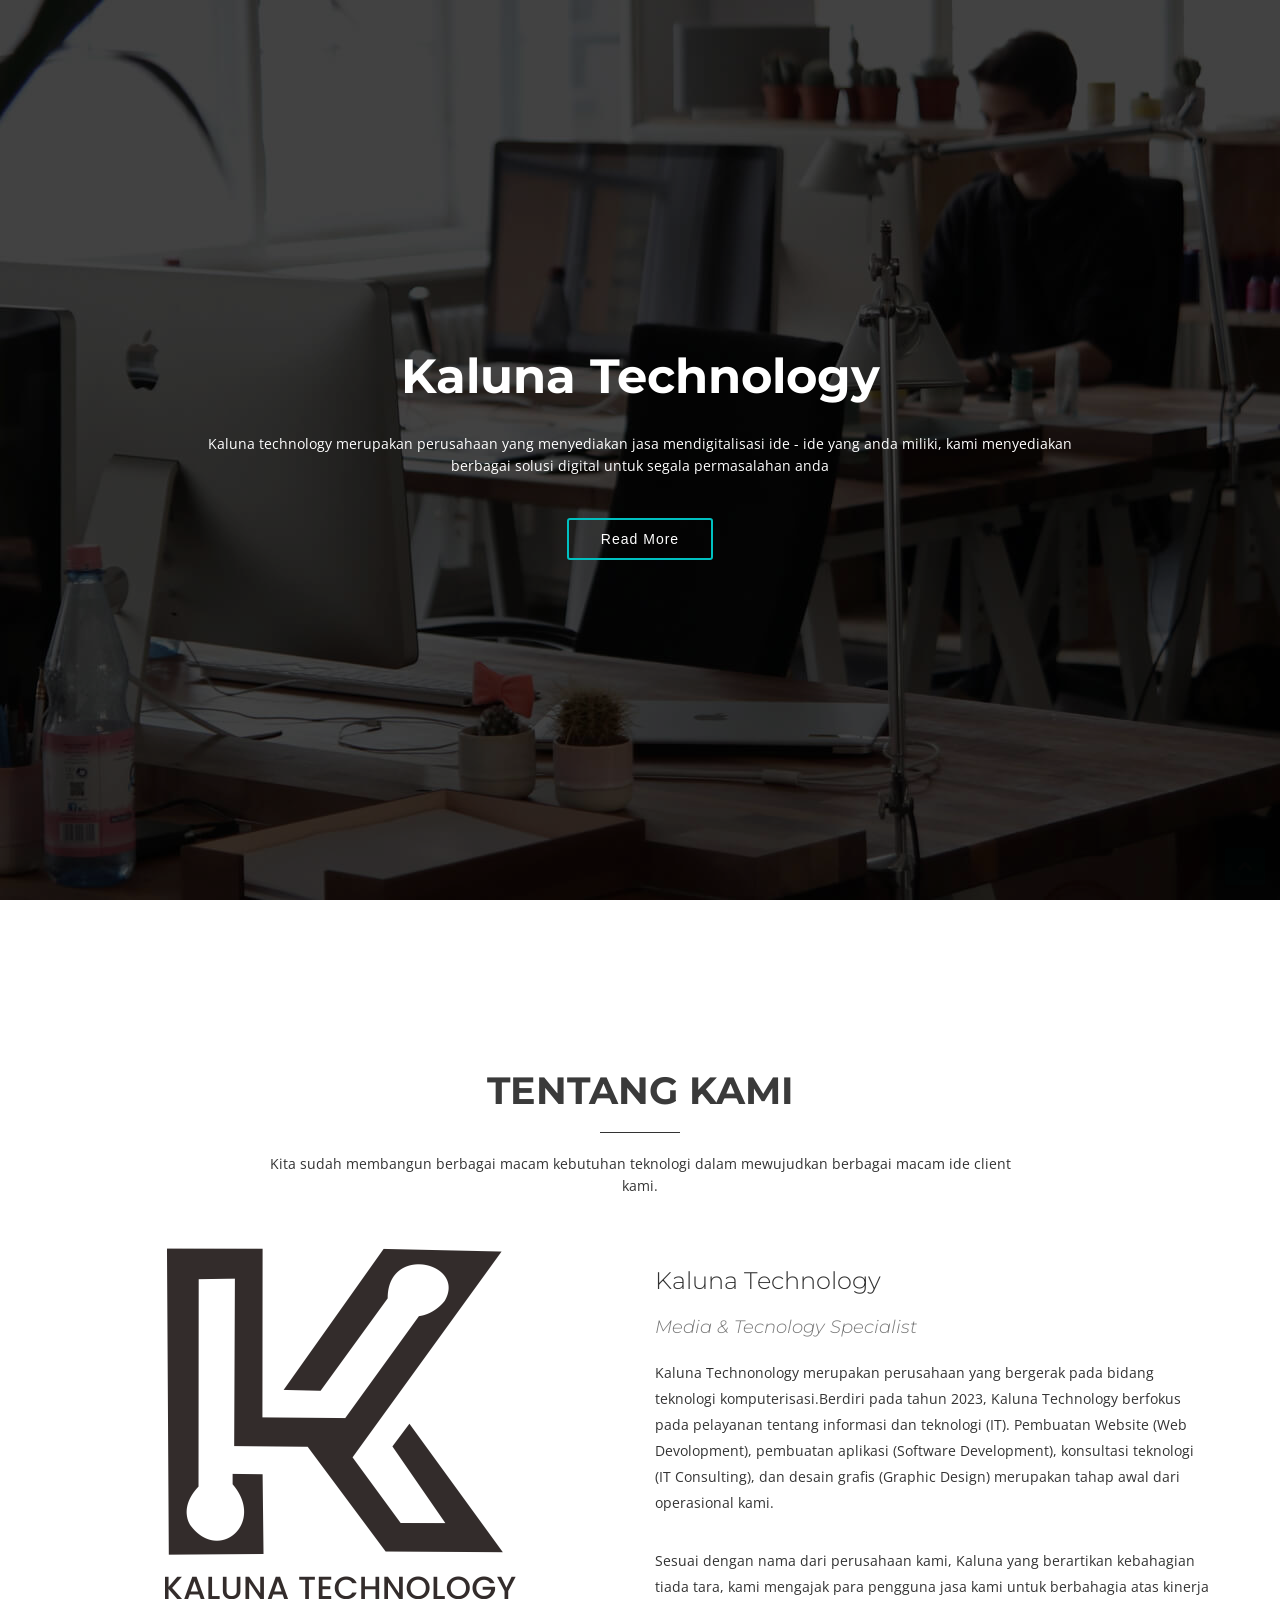
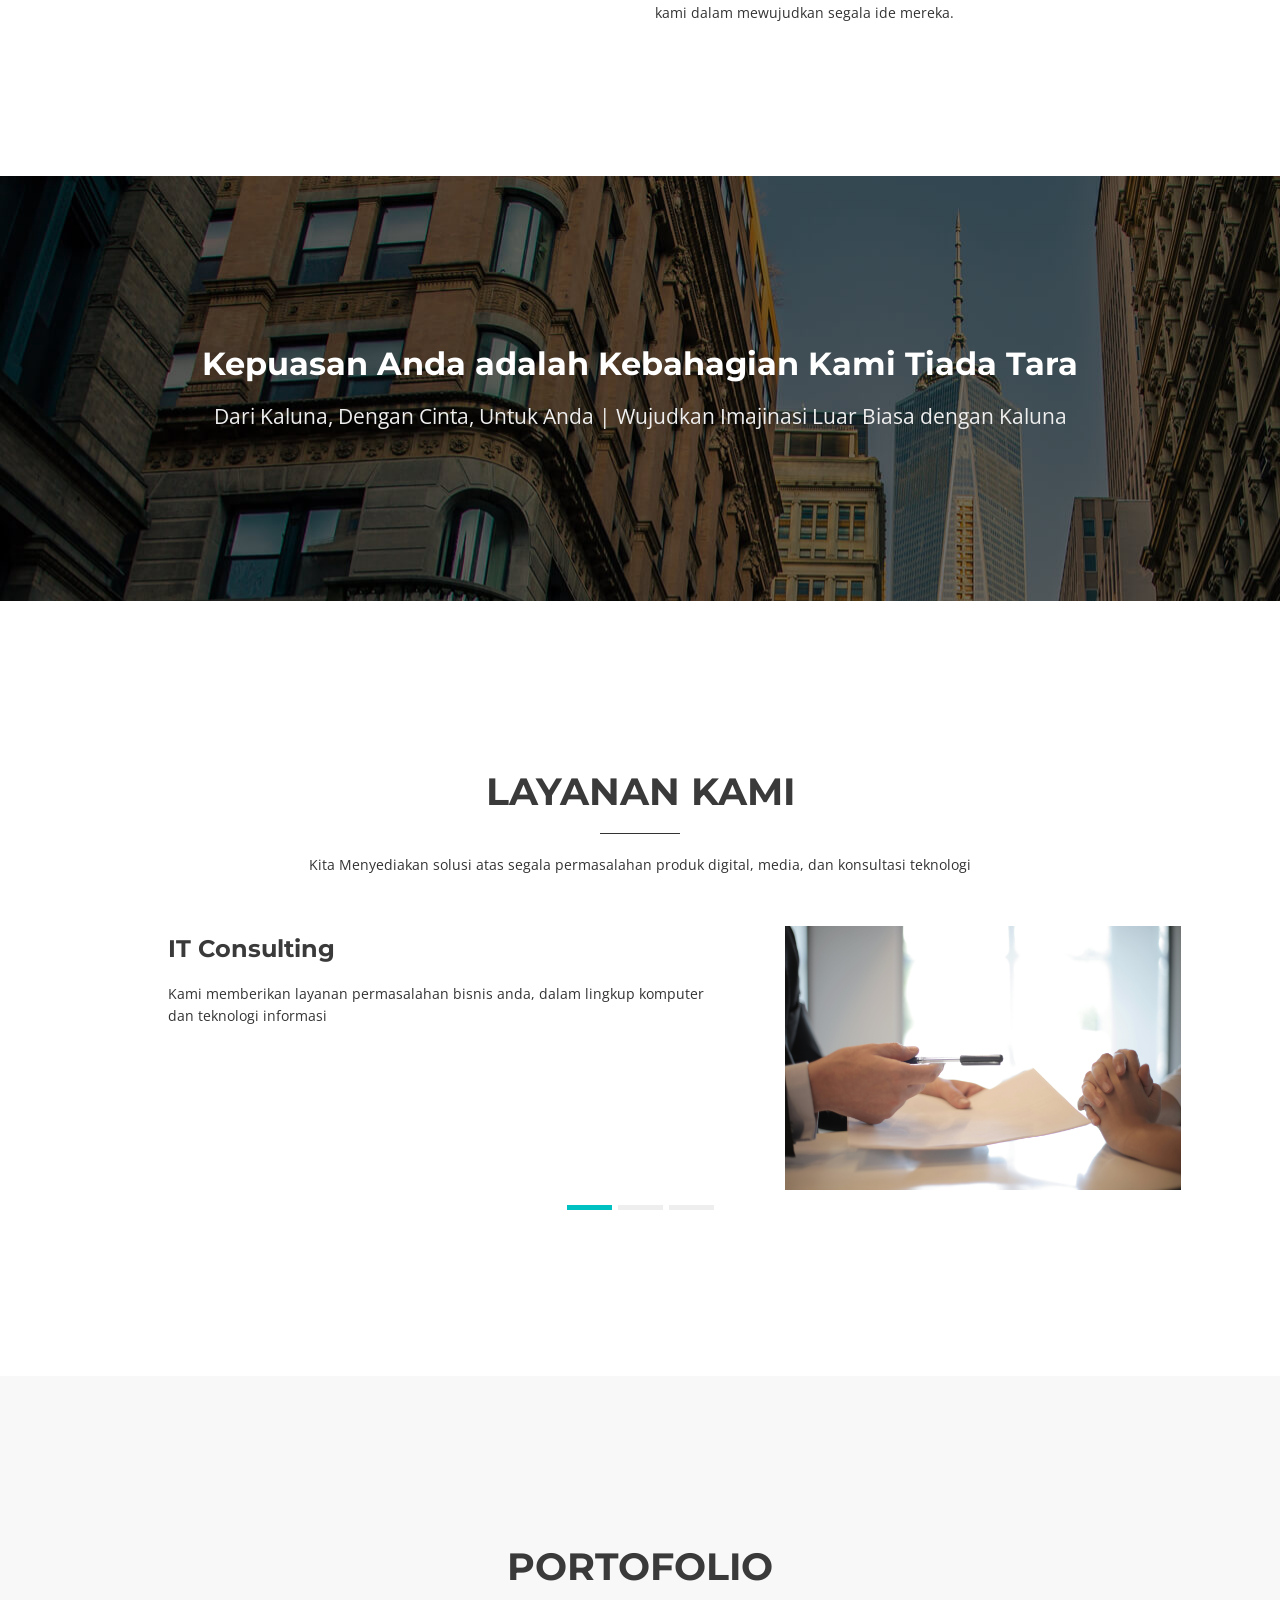
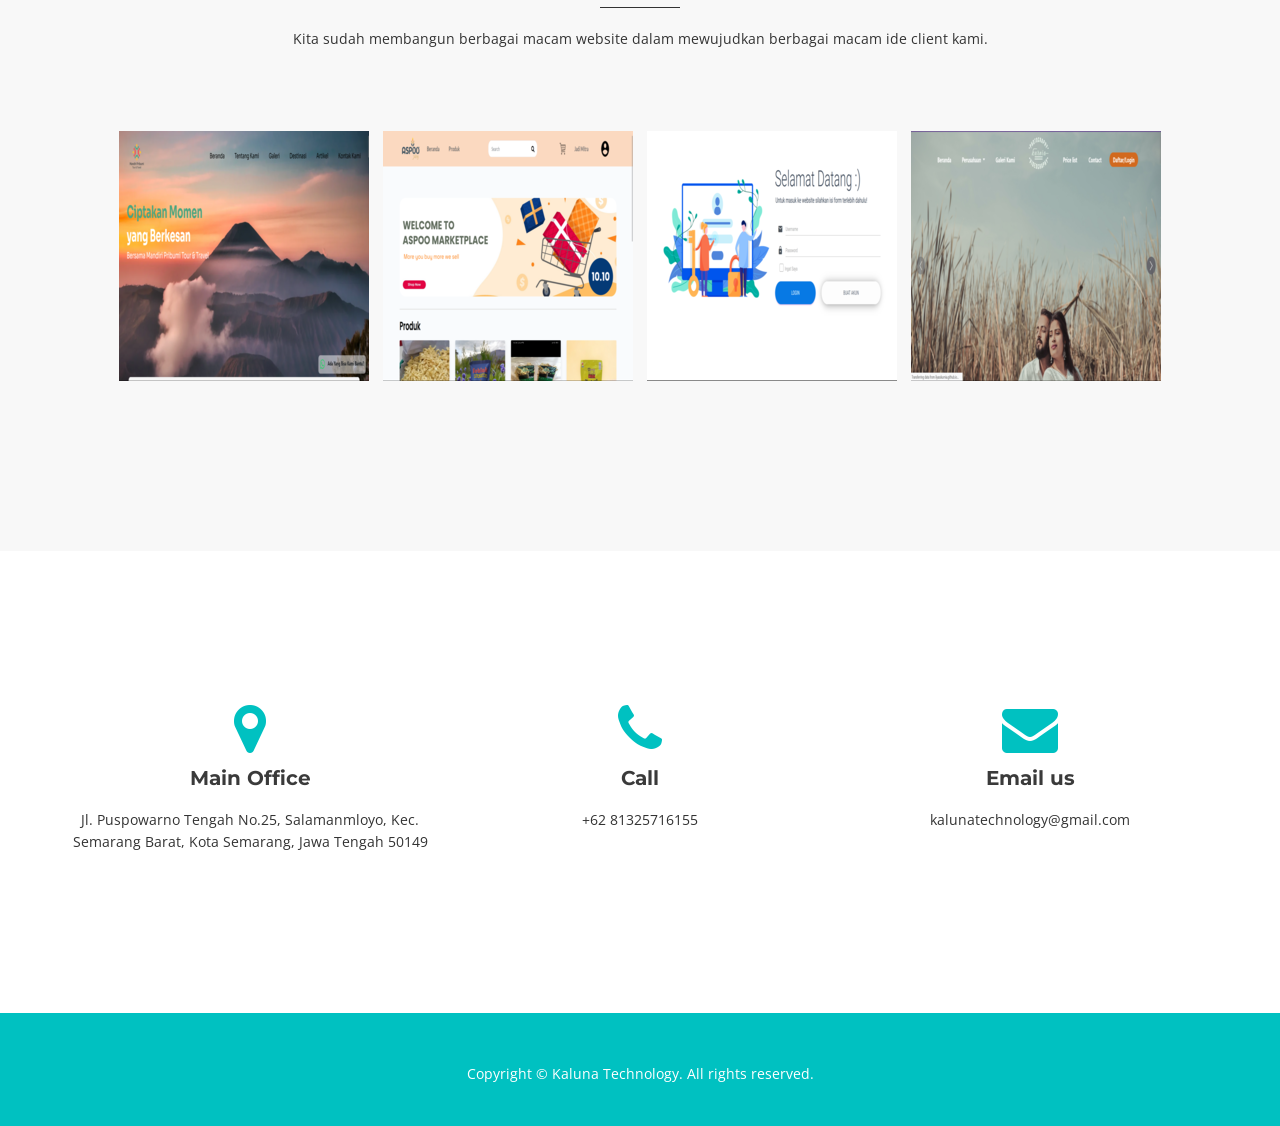
==== commit 8e0aa26f: "Update index.html" ====
--- a/index.html
+++ b/index.html
@@ -234,7 +234,7 @@
           <div class="section-heading">
             <h2>Portofolio</h2>
             <div class="heading-line"></div>
-            <p>Kita sudah membangun berbagai macam website dengan pengalaman lebih dari 3 Tahun dalam mewujudkan berbagai macam ide client kami.</p>
+            <p>Kita sudah membangun berbagai macam website dalam mewujudkan berbagai macam ide client kami.</p>
           </div>
         </div>
       </div>
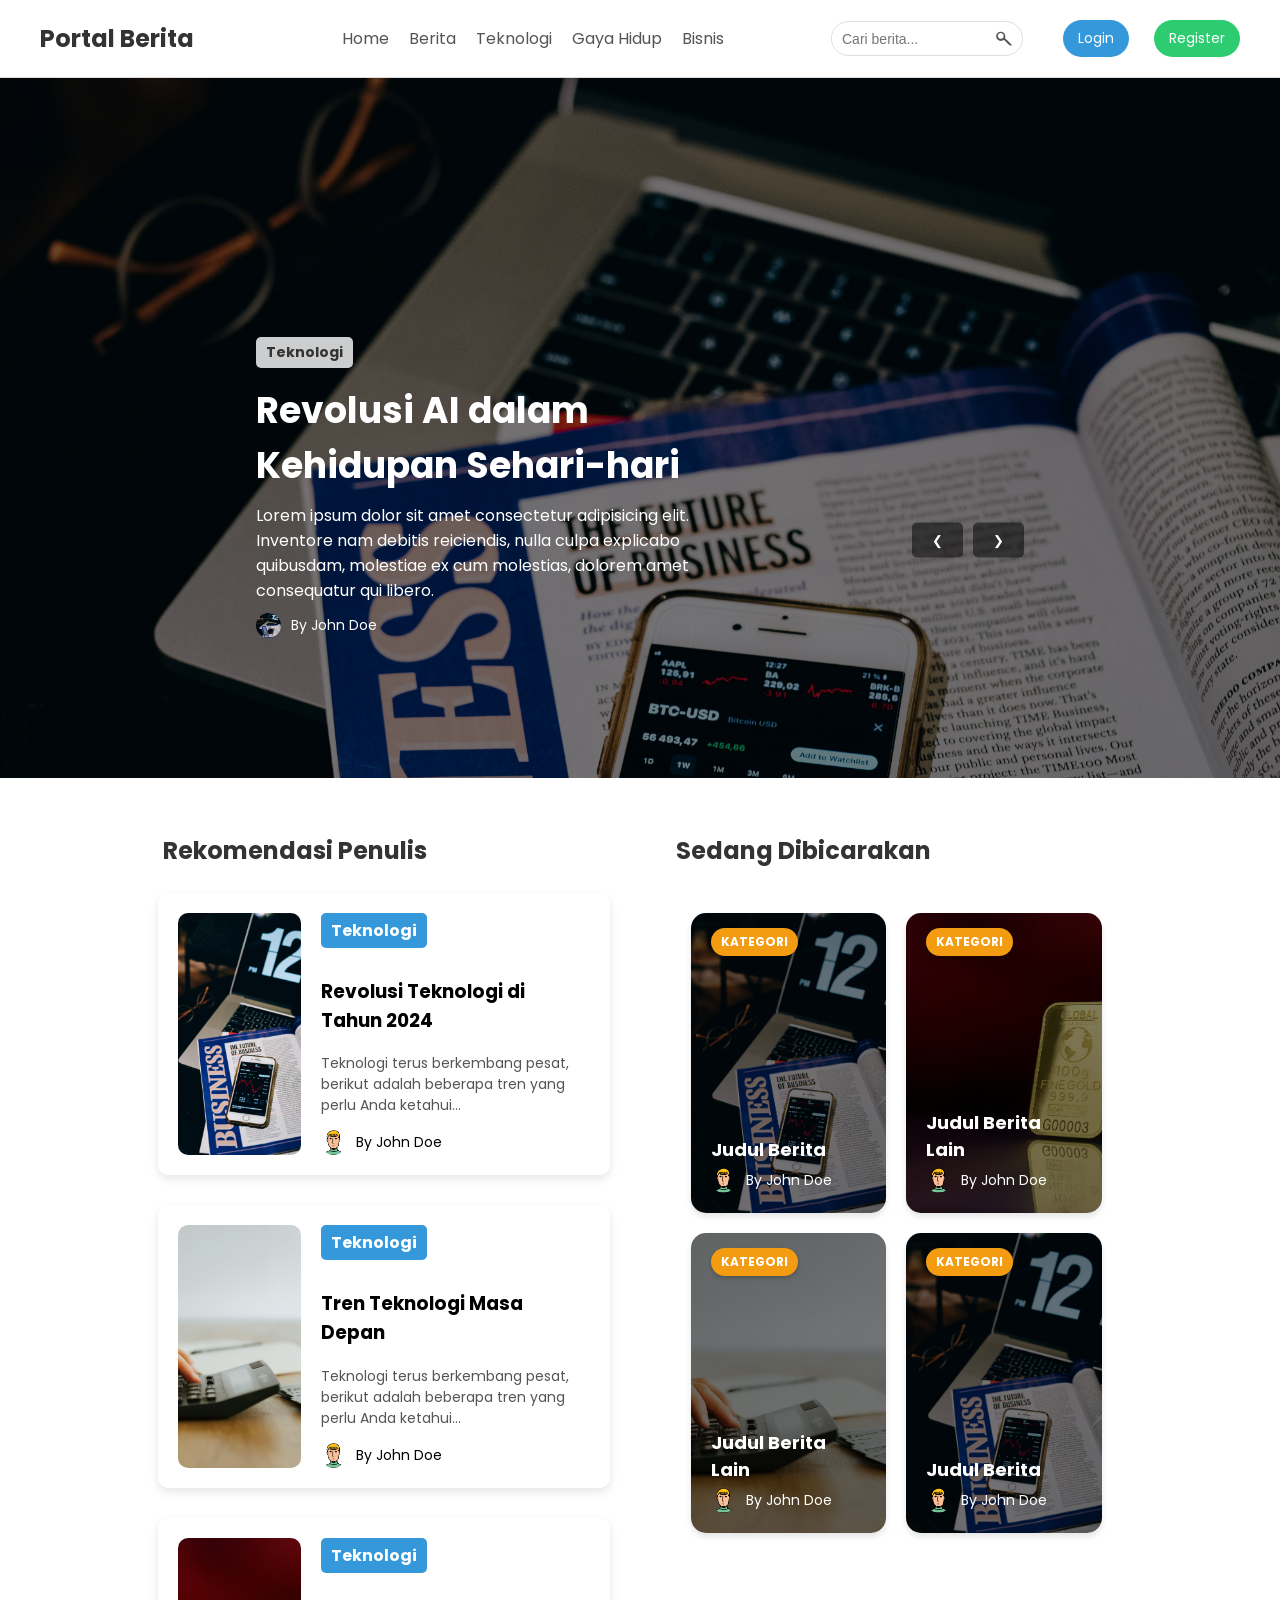
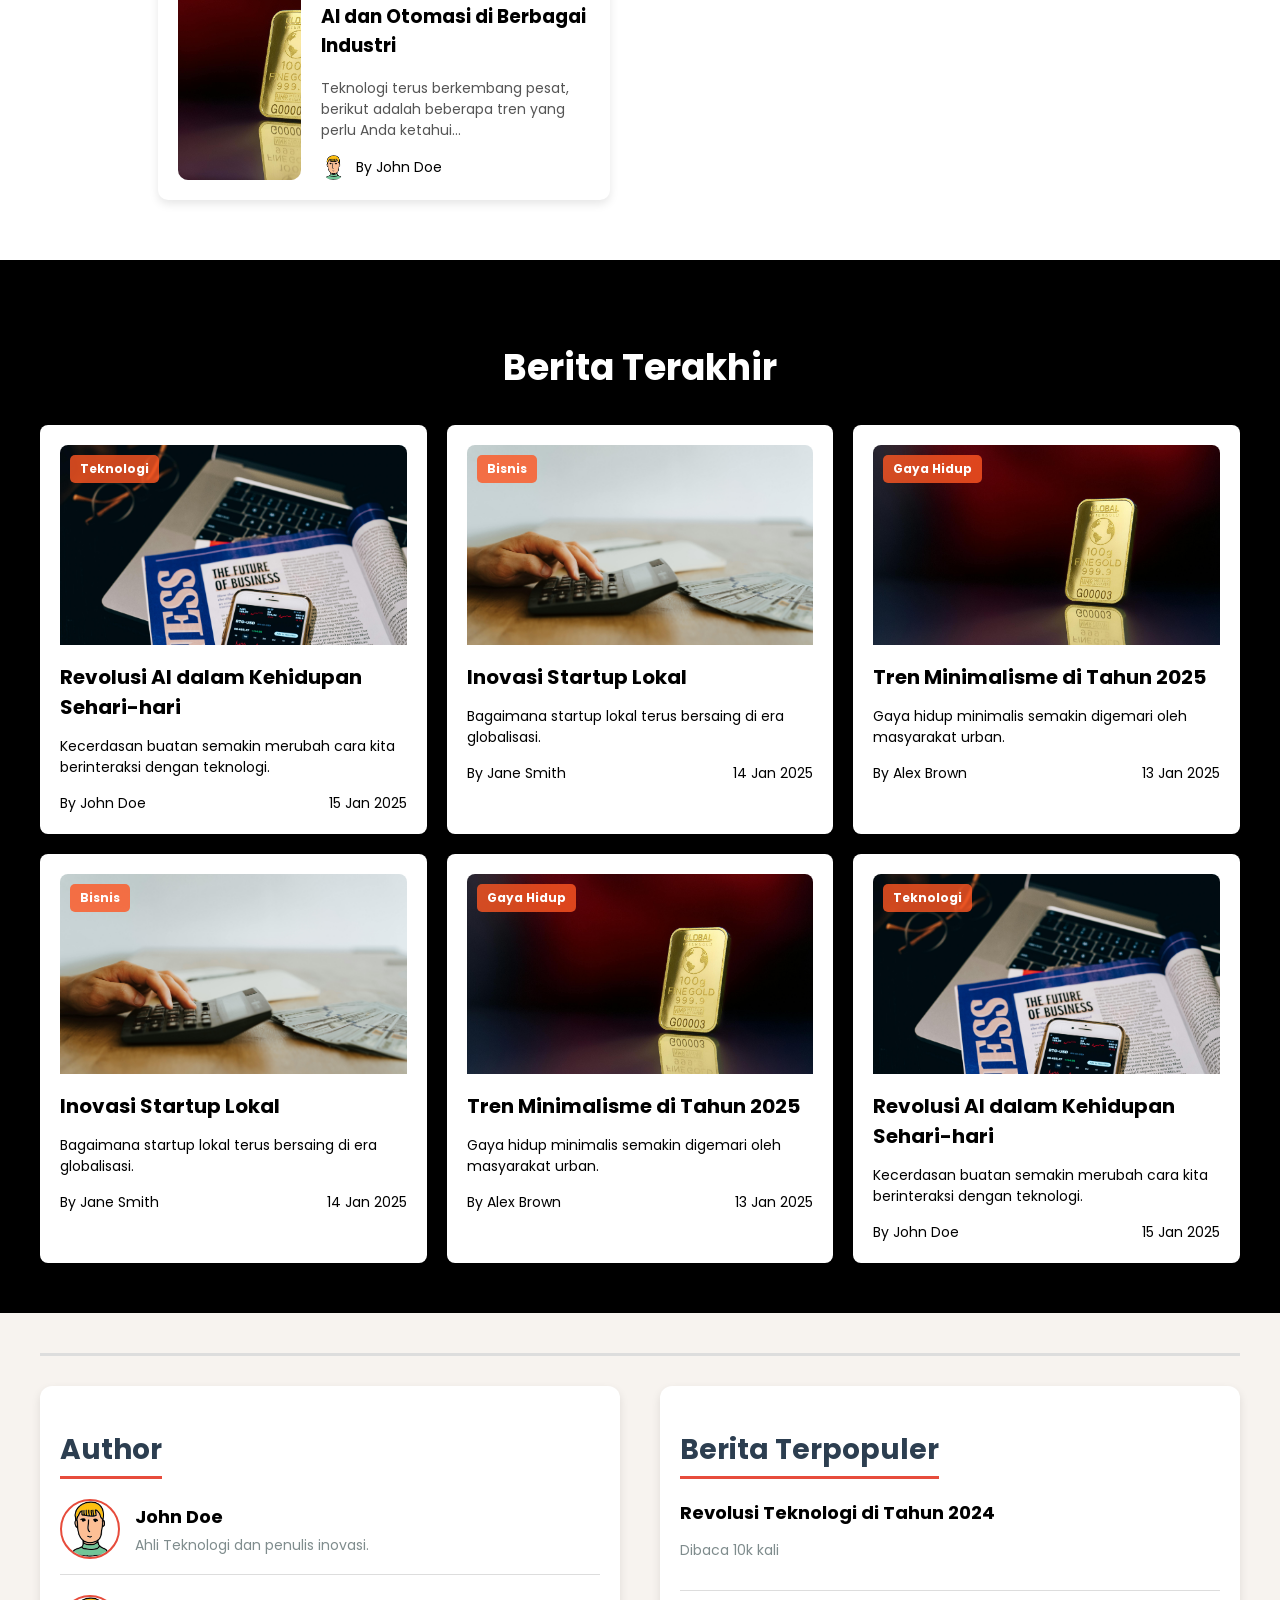
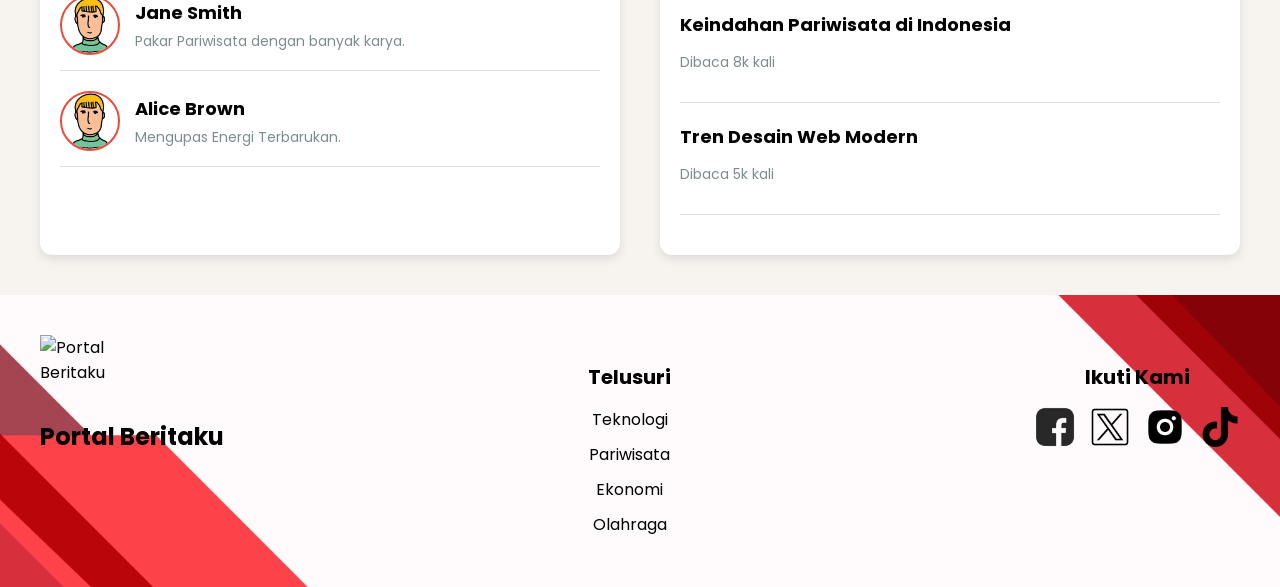
==== commit 8b2e3c53: "ubah html" ====
--- a/index.html
+++ b/index.html
@@ -1,535 +1,1550 @@
 <!DOCTYPE html>
-<html>
+<html lang="en">
 
 <head>
-  <title>Kaluna Technology</title>
-  <meta charset="utf-8" />
-  <meta content="width=device-width, initial-scale=1, maximum-scale=1, user-scalable=no" name="viewport">
-  <!-- css -->
-  <link href="https://fonts.googleapis.com/css?family=Montserrat:400,700|Open+Sans:400,300,700,800" rel="stylesheet" media="screen">
-
-  <link href="css/bootstrap.min.css" rel="stylesheet" media="screen">
-  <link href="css/style.css" rel="stylesheet" media="screen">
-  <link href="color/default.css" rel="stylesheet" media="screen">
+    <meta charset="UTF-8">
+    <meta name="viewport" content="width=device-width, initial-scale=1.0">
+    <title>Portal Berita</title>
+    <link href="https://fonts.googleapis.com/css2?family=Poppins:wght@300;400;600&display=swap" rel="stylesheet">
+    <style>
+        *,
+        *::before,
+        *::after {
+            box-sizing: border-box;
+        }
+
+        body {
+            font-family: 'Poppins', sans-serif;
+            margin: 0;
+            padding: 0;
+            color: #000;
+            /* Set all text to black */
+        }
+
+
+        /* Navbar Styles */
+        /* General Navbar Styles */
+        .navbar {
+            background-color: #fff;
+            border-bottom: 1px solid #ddd;
+            position: sticky;
+            top: 0;
+            z-index: 1000;
+            width: 100%;
+            padding: 10px 20px;
+        }
+
+        .navbar-container {
+            display: flex;
+            justify-content: space-between;
+            align-items: center;
+            max-width: 1200px;
+            margin: 0 auto;
+        }
+
+        .navbar-logo a {
+            font-size: 24px;
+            font-weight: bold;
+            color: #333;
+            text-decoration: none;
+        }
+
+        .navbar-links {
+            display: flex;
+            gap: 20px;
+            list-style: none;
+        }
+
+        .navbar-links li a {
+            text-decoration: none;
+            color: #555;
+            font-size: 16px;
+            transition: color 0.3s;
+        }
+
+        .navbar-links li a:hover {
+            color: #ff5722;
+        }
+
+        /* Navbar Actions */
+        .navbar-actions {
+            display: flex;
+            align-items: center;
+            gap: 15px;
+        }
+
+        /* Search Box */
+        .search-box {
+            display: flex;
+            align-items: center;
+            border: 1px solid #ddd;
+            border-radius: 20px;
+            overflow: hidden;
+            margin-right: 15px;
+        }
+
+        .search-box input {
+            border: none;
+            padding: 5px 10px;
+            font-size: 14px;
+            outline: none;
+            width: 150px;
+            transition: width 0.3s;
+        }
+
+        .search-box input:focus {
+            width: 200px;
+        }
+
+        .search-button {
+            background: none;
+            border: none;
+            cursor: pointer;
+            padding: 5px 10px;
+        }
+
+        .search-button svg {
+            width: 20px;
+            height: 20px;
+        }
+
+        /* Buttons */
+        .btn-login,
+        .btn-register {
+            text-decoration: none;
+            margin-left: 10px;
+            padding: 8px 15px;
+            font-size: 14px;
+            border-radius: 20px;
+            transition: background-color 0.3s, color 0.3s;
+        }
+
+        .btn-login {
+            background-color: #3498db;
+            color: #fff;
+        }
+
+        .btn-login:hover {
+            background-color: #2980b9;
+        }
+
+        .btn-register {
+            background-color: #2ecc71;
+            color: #fff;
+        }
+
+        .btn-register:hover {
+            background-color: #27ae60;
+        }
+
+        /* Navbar Toggle (Burger Icon) */
+        .navbar-toggle {
+            display: none;
+            flex-direction: column;
+            gap: 5px;
+            cursor: pointer;
+        }
+
+        .toggle-bar {
+            width: 25px;
+            height: 3px;
+            background-color: #333;
+        }
+
+        /* Responsive Styles */
+        @media screen and (max-width: 768px) {
+            .navbar-links {
+                display: none;
+                flex-direction: column;
+                background-color: #fff;
+                position: absolute;
+                top: 60px;
+                left: 0;
+                width: 100%;
+                padding: 10px 0;
+                border-top: 1px solid #ddd;
+            }
+
+            .navbar-links.active {
+                display: flex;
+            }
+
+            .navbar-toggle {
+                display: flex;
+            }
+
+            .navbar-actions {
+                display: none;
+            }
+
+            .search-box {
+                width: 100%;
+                margin-top: 10px;
+            }
+
+            .search-box input {
+                width: 100%;
+            }
+
+            .btn-login,
+            .btn-register {
+                margin-left: 0;
+                margin-top: 10px;
+            }
+        }
+
+        /* Adding JS to toggle navbar */
+        @media screen and (max-width: 768px) {
+            #navbar-toggle:checked~.navbar-links {
+                display: flex;
+            }
+        }
+
+
+        /* CONTAINER */
+        .container1 {
+            padding: 0px;
+        }
+
+        .carousel-container {
+            width: 100%;
+            max-width: 100vw;
+            /* Pastikan tidak ada overflow */
+            overflow: hidden;
+            /* Cegah elemen keluar dari viewport */
+        }
+
+        .carousel-container>div {
+            display: flex;
+            justify-content: space-between;
+            flex-wrap: nowrap;
+            /* Agar item tidak turun ke bawah */
+        }
+
+
+        .carousel {
+            display: flex;
+            transition: transform 0.5s ease-in-out;
+        }
+
+        .carousel-item {
+            min-width: 100%;
+            position: relative;
+            color: white;
+            text-align: left;
+            background-size: cover;
+            background-position: center;
+            height: 700px;
+        }
+
+        .carousel-item .overlay {
+            position: absolute;
+            top: 0;
+            left: 0;
+            width: 100%;
+            height: 100%;
+            background: rgba(0, 0, 0, 0.5);
+        }
+
+        .carousel-item .content {
+            position: absolute;
+            bottom: 20%;
+            left: 20%;
+            /* Adjusted margin-left for centering */
+            z-index: 2;
+            width: 60%;
+            /* Adjusted width for aesthetics */
+            max-width: 500px;
+            margin-right: auto;
+            /* Center align relative to width */
+            text-align: left;
+        }
+
+        .carousel-item .category {
+            font-size: 14px;
+            font-weight: bold;
+            background: rgba(255, 255, 255, 0.8);
+            color: #333;
+            padding: 5px 10px;
+            border-radius: 5px;
+            display: inline-block;
+            margin-bottom: 10px;
+        }
+
+        .carousel-item h2 {
+            font-size: 36px;
+            margin: 5px 0;
+            font-weight: bold;
+        }
+
+        .carousel-item p {
+            font-size: 16px;
+            margin: 10px 0;
+        }
+        .authors-popular-news-title a {
+    color: black; /* Warna teks hitam */
+    text-decoration: none; /* Hilangkan underline */
+    font-weight: bold;
+}
+
+.authors-popular-news-title a:hover {
+    color: darkgray; /* Warna abu-abu saat hover */
+}
+
+
+        .carousel-item .author {
+            display: flex;
+            align-items: center;
+            font-size: 14px;
+            margin-top: 100px;
+            /* Added spacing */
+            gap: 10px;
+            /* Added spacing between elements */
+        }
+
+        .carousel-item .author img {
+            width: 30px;
+            height: 30px;
+            border-radius: 50%;
+            object-fit: cover;
+        }
+
+        .carousel-buttons {
+            position: absolute;
+            top: 60%;
+            right: 20%;
+            /* Adjusted margin-right for centering */
+            transform: translateY(-50%);
+            z-index: 3;
+            display: flex;
+            gap: 10px;
+        }
+
+        .carousel-buttons button {
+            background: rgba(0, 0, 0, 0.5);
+            color: white;
+            border: none;
+            padding: 10px 20px;
+            cursor: pointer;
+            border-radius: 5px;
+            transition: background 0.3s, transform 0.2s;
+        }
+
+        .carousel-buttons button:hover {
+            background: rgba(0, 0, 0, 0.8);
+            transform: scale(1.1);
+            /* Added hover scale effect */
+        }
+
+        /* Responsif: Menyusun tombol di sisi kanan dan kiri pada perangkat mobile */
+        @media (max-width: 768px) {
+            .carousel-item h2 {
+                font-size: 24px;
+                margin: 5px 0;
+                font-weight: bold;
+            }
+
+            .carousel-item p {
+                font-size: 16px;
+
+            }
+
+            .carousel-buttons {
+                top: 90%;
+            }
+
+            .carousel-item .author {
+                margin-top: 10px;
+            }
+        }
+
+        /* Jika layar lebih besar dari 768px, tombol bisa berada di posisi default */
+        @media (min-width: 769px) {
+
+            .carousel-prev,
+            .carousel-next {
+                display: block;
+                /* Tombol tampil seperti biasa */
+            }
+        }
+
+        /* SECTION NEWS */
+        .news-section {
+            display: flex;
+            gap: 30px;
+            padding: 30px;
+            margin: 0 10%;
+        }
+
+        /* LEFT COLUMN */
+        .left-column {
+            flex: 1;
+        }
+
+        .left-column h2 {
+            font-size: 24px;
+            margin-bottom: 20px;
+        }
+
+        .news-card {
+            display: flex;
+            gap: 20px;
+            background-color: #fff;
+            padding: 20px;
+            border-radius: 10px;
+            box-shadow: 0 4px 10px rgba(0, 0, 0, 0.1);
+            margin-bottom: 30px;
+            transition: transform 0.3s ease, box-shadow 0.3s ease;
+        }
+
+        .news-card:hover {
+            transform: translateY(-10px);
+            box-shadow: 0 8px 20px rgba(0, 0, 0, 0.2);
+        }
+
+
+        .news-image {
+            width: 30%;
+            max-height: 70%;
+            background-size: cover;
+            background-position: center;
+            border-radius: 10px;
+        }
+
+        .news-content {
+            flex: 1;
+        }
+
+        .category {
+            padding: 5px 10px;
+            color: white;
+            font-weight: bold;
+            border-radius: 5px;
+            display: inline-block;
+            margin-bottom: 10px;
+        }
+
+
+        .news-content h3 a {
+            display: inline-block;
+            color: black;
+            text-decoration: none;
+            position: relative;
+        }
+
+        .news-content h3 a::after {
+            content: '';
+            position: absolute;
+            bottom: -2px;
+            left: 0;
+            width: 0;
+            height: 2px;
+            background: #ff5722;
+            transition: width 0.3s ease;
+        }
+
+        .news-content h3 a:hover::after {
+            width: 100%;
+        }
+
+
+        .news-content p {
+            font-size: 14px;
+            color: #555;
+        }
+
+        .author {
+            display: flex;
+            align-items: center;
+            font-size: 14px;
+            color: black;
+        }
+
+        .author img {
+            width: 25px;
+            height: 25px;
+            border-radius: 50%;
+            margin-right: 10px;
+        }
+
+        .author1 {
+            display: flex;
+            align-items: center;
+            font-size: 14px;
+            color: white;
+        }
+
+        .author1 img {
+            width: 25px;
+            height: 25px;
+            border-radius: 50%;
+            margin-right: 10px;
+        }
+
+
+
+        /* Mobile View */
+        @media (max-width: 768px) {
+            .news-section {
+                flex-direction: column;
+            }
+
+            .left-column {
+                max-width: 100%;
+            }
+
+            .news-card {
+                flex-direction: column;
+            }
+
+            .news-image {
+                width: 100%;
+                height: 200px;
+                /* You can adjust the height accordingly */
+            }
+
+            .news-content {
+                padding: 10px;
+            }
+
+            .category {
+                font-size: 0.9rem;
+            }
+
+            h3 {
+                font-size: 1rem;
+            }
+
+            .author img {
+                width: 25px;
+            }
+        }
+
+        /* RIGHT COLUMN */
+        .right-column {
+            flex: 1;
+        }
+
+        .right-column h2 {
+            font-size: 24px;
+            margin-bottom: 20px;
+        }
+
+        .card-container {
+            display: grid;
+            grid-template-columns: repeat(2, 1fr);
+            /* Dua kolom */
+            gap: 20px;
+            /* Jarak antar card */
+            padding: 20px;
+            margin: 0 auto;
+            /* Center alignment */
+            max-width: 1200px;
+            /* Batas lebar untuk container */
+        }
+
+        .card {
+            position: relative;
+            max-width: 250px;
+            /* Perbesar ukuran card */
+            max-height: 300px;
+            /* Tinggi card */
+            border-radius: 15px;
+            overflow: hidden;
+            box-shadow: 0 4px 6px rgba(0, 0, 0, 0.1);
+            transition: transform 0.3s ease, box-shadow 0.3s ease;
+        }
+
+        .card:hover {
+            transform: translateY(-5px);
+            box-shadow: 0 6px 12px rgba(0, 0, 0, 0.2);
+        }
+
+        .card-image {
+            width: 100%;
+            height: 100%;
+            object-fit: cover;
+            filter: brightness(0.5);
+            /* Memberikan opacity pada gambar */
+        }
+        .authors-popular-author-name a {
+    color: black; /* Warna hitam */
+    text-decoration: none; /* Hilangkan underline */
+    font-weight: bold;
+}
+
+.authors-popular-author-name a:hover {
+    color: darkgray; /* Warna saat hover */
+}
+
+
+        .card-content {
+            position: absolute;
+            top: 0;
+            left: 0;
+            right: 0;
+            bottom: 0;
+            display: flex;
+            flex-direction: column;
+            justify-content: flex-end;
+            /* Posisi konten di bawah */
+            padding: 20px;
+            /* Jarak margin kiri untuk estetika */
+        }
+
+        .category-label {
+            position: absolute;
+            top: 15px;
+            left: 20px;
+            background-color: #f39c12;
+            color: #fff;
+            font-size: 12px;
+            padding: 5px 10px;
+            border-radius: 15px;
+            font-weight: bold;
+            text-transform: uppercase;
+            box-shadow: 0 2px 4px rgba(0, 0, 0, 0.2);
+        }
+
+        .card-title {
+            font-size: 18px;
+            /* Ukuran font judul */
+            font-weight: bold;
+            color: #fff;
+            margin-bottom: 5px;
+        }
+
+        .card-footer {
+            display: flex;
+            align-items: center;
+            gap: 8px;
+        }
+
+        .author-icon {
+            width: 24px;
+            height: 24px;
+            border-radius: 50%;
+            object-fit: cover;
+        }
+
+        .author-name {
+            font-size: 14px;
+            color: #ddd;
+            font-weight: 500;
+        }
+
+
+
+        /* Responsif */
+        @media (max-width: 768px) {
+            .card {
+                width: 100%;
+                height: 200px;
+                /* Tinggi lebih kecil untuk layar kecil */
+            }
+
+            .card-container {
+                grid-template-columns: 1fr;
+                /* One card per row on smaller screens */
+            }
+
+            .card-content {
+                padding: 15px;
+            }
+
+            .category-label {
+                top: 10px;
+                left: 15px;
+            }
+
+            .card-title {
+                font-size: 16px;
+            }
+
+            .author-name {
+                font-size: 12px;
+            }
+        }
+
+
+        /* Divider Vertikal */
+        .divider {
+            width: 1px;
+            /* Lebar garis pemisah */
+            background-color: rgba(0, 0, 0, 0.2);
+            /* Warna garis */
+            height: 100%;
+            /* Garis sepanjang tinggi container */
+        }
+
+        /* Highlight pada Judul Kiri */
+        .highlight-left {
+            font-size: 24px;
+            font-weight: bold;
+            color: #333;
+            padding: 5px;
+        }
+
+        /* Highlight pada Judul Kanan */
+        .highlight-right {
+            font-size: 24px;
+            font-weight: bold;
+            color: #333;
+            padding: 5px;
+        }
+
+        /* RESPONSIVE DESIGN */
+        @media (max-width: 768px) {
+            .news-section {
+                flex-direction: column;
+                gap: 20px;
+            }
+
+            .mini-grid {
+                grid-template-columns: 1fr;
+            }
+
+            .container {
+                flex-direction: column;
+                /* Mengubah kolom menjadi baris pada perangkat mobile */
+                gap: 10px;
+                /* Mengurangi jarak antar kolom */
+            }
+
+            .divider {
+                display: none;
+                /* Sembunyikan divider pada perangkat mobile */
+            }
+        }
+
+        /* Khusus untuk Section Ini */
+        .latest-news-section {
+            background-color: #000;
+            padding: 50px 20px;
+            color: #fff;
+        }
+
+        .latest-news-container {
+            max-width: 1200px;
+            margin: 0 auto;
+        }
+
+        .latest-news-title {
+            font-size: 36px;
+            text-align: center;
+            margin-bottom: 30px;
+            color: #fff;
+        }
+
+        .latest-news-grid {
+            display: grid;
+            grid-template-columns: repeat(auto-fit, minmax(300px, 1fr));
+            gap: 20px;
+        }
+
+        .latest-news-card {
+            background: #fff;
+            /* Warna card menjadi putih */
+            color: #000;
+            /* Warna teks diubah menjadi hitam */
+            padding: 20px;
+            border-radius: 8px;
+            box-shadow: 0 4px 8px rgba(0, 0, 0, 0.3);
+            transition: transform 0.3s ease, box-shadow 0.3s ease;
+            position: relative;
+            /* Dibutuhkan untuk posisi absolute tag kategori */
+            overflow: hidden;
+            /* Pastikan konten tidak keluar dari card */
+        }
+
+
+        .latest-news-card:hover {
+            transform: translateY(-10px);
+            box-shadow: 0 8px 16px rgba(0, 0, 0, 0.5);
+        }
+
+        .latest-news-card .news-category {
+            position: absolute;
+            /* Membuatnya di atas gambar */
+            top: 30px;
+            /* Jarak dari atas gambar */
+            left: 30px;
+            /* Jarak dari kiri gambar */
+            background: rgba(255, 87, 34, 0.8);
+            /* Warna semi-transparan */
+            color: white;
+            /* Warna teks putih */
+            padding: 5px 10px;
+            font-size: 12px;
+            font-weight: bold;
+            border-radius: 5px;
+            z-index: 2;
+            /* Memastikan berada di atas gambar */
+            opacity: 1;
+            /* Pastikan terlihat secara default */
+            transition: opacity 0.3s ease;
+            /* Opsional untuk animasi saat hover */
+        }
+
+        .latest-news-card img {
+            width: 100%;
+            /* Gambar memenuhi lebar card */
+            height: 200px;
+            /* Tinggi gambar tetap konsisten */
+            object-fit: cover;
+            /* Gambar menyesuaikan ruang tanpa distorsi */
+            border-top-left-radius: 8px;
+            /* Menyesuaikan dengan card */
+            border-top-right-radius: 8px;
+        }
+
+        .latest-news-card h3 {
+            font-size: 20px;
+            margin: 10px 0;
+            color: black;
+        }
+
+        .latest-news-card h3 a {
+            color: black;
+            text-decoration: none;
+            position: relative;
+        }
+
+        .latest-news-card h3 a::after {
+            content: '';
+            position: absolute;
+            bottom: -2px;
+            left: 0;
+            width: 0;
+            height: 2px;
+            background: #ff5722;
+            transition: width 0.3s ease;
+        }
+
+        .latest-news-card h3 a:hover::after {
+            width: 100%;
+        }
+
+        .latest-news-card p {
+            font-size: 14px;
+            margin-bottom: 15px;
+            color: black;
+        }
+
+        .latest-news-card .news-meta {
+            display: flex;
+            justify-content: space-between;
+            font-size: 14px;
+            color: black;
+            align-items: center;
+        }
+
+        .latest-news-card .news-meta .date i {
+            margin-right: 5px;
+        }
+
+        /* Responsiveness */
+        @media (max-width: 768px) {
+            .latest-news-title {
+                font-size: 28px;
+            }
+
+            .latest-news-card {
+                padding: 15px;
+            }
+
+            .latest-news-card h3 {
+                font-size: 18px;
+            }
+
+            .latest-news-card .news-meta {
+                flex-direction: column;
+                align-items: flex-start;
+            }
+        }
+
+        /* Section Styling */
+        .authors-popular-section {
+            background-color: #f7f3ef;
+            padding: 40px 20px;
+        }
+
+        .authors-popular-container {
+            max-width: 1200px;
+            margin: 0 auto;
+        }
+
+        .authors-popular-columns-wrapper {
+            display: flex;
+            gap: 40px;
+            border-top: 3px solid #ddd;
+            padding-top: 30px;
+        }
+
+        .authors-popular-column {
+            flex: 1;
+            padding: 20px;
+            background-color: #ffffff;
+            border-radius: 12px;
+            box-shadow: 0 4px 10px rgba(0, 0, 0, 0.1);
+        }
+
+        /* Titles */
+        .authors-popular-section-title {
+            font-size: 28px;
+            color: #2c3e50;
+            margin-bottom: 20px;
+            border-bottom: 3px solid #e74c3c;
+            display: inline-block;
+            padding-bottom: 5px;
+        }
+
+        /* Author List */
+        .authors-popular-author-list {
+            list-style: none;
+            padding: 0;
+            margin: 0;
+        }
+
+        .authors-popular-author-list li {
+            display: flex;
+            align-items: center;
+            gap: 15px;
+            margin-bottom: 20px;
+            border-bottom: 1px solid #ddd;
+            padding-bottom: 15px;
+        }
+
+        .authors-popular-author-image {
+            width: 60px;
+            height: 60px;
+            border-radius: 50%;
+            object-fit: cover;
+            border: 2px solid #e74c3c;
+        }
+
+        .authors-popular-author-details {
+            flex: 1;
+        }
+
+        .authors-popular-author-name {
+            font-size: 18px;
+            font-weight: bold;
+            color: #34495e;
+            margin: 0;
+        }
+
+        .authors-popular-author-bio {
+            font-size: 14px;
+            color: #7f8c8d;
+            margin: 5px 0 0;
+        }
+
+        /* Popular News List */
+        .authors-popular-news-list {
+            list-style: none;
+            padding: 0;
+            margin: 0;
+        }
+
+        .authors-popular-news-list li {
+            margin-bottom: 20px;
+            padding-bottom: 15px;
+            border-bottom: 1px solid #ddd;
+        }
+
+        .authors-popular-news-title {
+            font-size: 18px;
+            font-weight: bold;
+            color: #34495e;
+            margin: 0 0 5px;
+        }
+
+        .authors-popular-news-info {
+            font-size: 14px;
+            color: #7f8c8d;
+        }
+
+        /* Responsive Design */
+        @media (max-width: 768px) {
+            .authors-popular-columns-wrapper {
+                flex-direction: column;
+                gap: 20px;
+            }
+        }
+
+        /* Footer Styling */
+        .custom-footer {
+            background-image: url('images/footer.jpg');
+            background-size: cover;
+            background-position: center;
+            color: black;
+            padding: 40px 20px;
+        }
+
+        .custom-footer-container {
+            max-width: 1200px;
+            margin: 0 auto;
+            display: flex;
+            justify-content: space-between;
+            align-items: flex-start;
+            gap: 20px;
+        }
+
+        /* Left Section: Logo and Name */
+        .custom-footer-left {
+            display: flex;
+            flex-direction: column;
+            align-items: flex-start;
+        }
+
+        .custom-footer-logo {
+            width: 100px;
+            height: auto;
+            margin-bottom: 10px;
+        }
+
+        .custom-footer-portal-name {
+            font-size: 24px;
+            font-weight: bold;
+            color: black;
+        }
+
+        /* Middle Section: Explore Links */
+        .custom-footer-center {
+            text-align: center;
+        }
+
+        .custom-footer-title {
+            font-size: 20px;
+            font-weight: bold;
+            margin-bottom: 15px;
+            color: black;
+        }
+
+        .custom-footer-links {
+            list-style: none;
+            padding: 0;
+            margin: 0;
+        }
+
+        .custom-footer-links li {
+            margin-bottom: 10px;
+        }
+
+        .custom-footer-links a {
+            color: black;
+            text-decoration: none;
+            font-size: 16px;
+            transition: color 0.3s;
+        }
+
+        .custom-footer-links a:hover {
+            color: #e74c3c;
+        }
+
+        /* Right Section: Social Media */
+        .custom-footer-right {
+            text-align: center;
+        }
+
+        .custom-footer-social-icons {
+            display: flex;
+            gap: 15px;
+            justify-content: center;
+        }
+
+        .social-icon {
+            position: relative;
+            width: 40px;
+            height: 40px;
+            display: inline-block;
+        }
+
+        .social-icon-bw,
+        .social-icon-color {
+            position: absolute;
+            top: 0;
+            left: 0;
+            width: 100%;
+            height: 100%;
+            transition: opacity 0.3s;
+        }
+
+        .social-icon-bw {
+            opacity: 1;
+        }
+
+        .social-icon-color {
+            opacity: 0;
+        }
+
+        .social-icon:hover .social-icon-bw {
+            opacity: 0;
+        }
+
+        .social-icon:hover .social-icon-color {
+            opacity: 1;
+        }
+
+        /* Responsive Design */
+        @media (max-width: 768px) {
+            .custom-footer-container {
+                flex-direction: column;
+                align-items: center;
+                text-align: center;
+            }
+
+            .custom-footer-left {
+                align-items: center;
+            }
+
+            .custom-footer-social-icons {
+                justify-content: center;
+            }
+        }
+
+    </style>
 </head>
 
 <body>
 
-  <!-- Navigation -->
-  <nav class="navbar navbar-default" role="navigation">
-    <div class="container">
-      <div class="navbar-header">
-        <button type="button" class="navbar-toggle" data-toggle="collapse" data-target=".navbar-ex1-collapse">
-          <span class="sr-only">Toggle nav</span>
-          <span class="icon-bar"></span>
-          <span class="icon-bar"></span>
-          <span class="icon-bar"></span>
-        </button>
-
-        <!-- Logo text or image -->
-        <a class="navbar-brand" href="index.html">Kaluna Technology</a>
-
-      </div>
-      <div class="navigation collapse navbar-collapse navbar-ex1-collapse">
-        <ul class="nav navbar-nav">
-          <li class="current"><a href="#intro">Home</a></li>
-          <li><a href="#about">Tentang Kami</a></li>
-          <li><a href="#services">Layanan Kami</a></li>
-          <li><a href="#portfolio">Portofolio</a></li>
-          <li><a href="#team">Team</a></li>
-          <li><a href="#contact">Contact</a></li>
-        </ul>
-      </div>
+    <!-- NAVBAR -->
+    <nav class="navbar">
+        <div class="navbar-container">
+            <div class="navbar-logo">
+                <a href="#">Portal Berita</a>
+            </div>
+            <ul class="navbar-links">
+                <li><a href="#">Home</a></li>
+                <li><a href="#">Berita</a></li>
+                <li><a href="#">Teknologi</a></li>
+                <li><a href="#">Gaya Hidup</a></li>
+                <li><a href="#">Bisnis</a></li>
+            </ul>
+            <div class="navbar-actions">
+                <div class="search-box">
+                    <input type="text" placeholder="Cari berita...">
+                    <button class="search-button">
+                        <svg xmlns="http://www.w3.org/2000/svg" height="24" viewBox="0 96 960 960" width="24"
+                            fill="#555">
+                            <path
+                                d="M796 933 571 709q-32 25-70 39.5T420 763q-92 0-156-64t-64-156q0-92 64-156t156-64q92 0 156 64t64 156q0 45-14.5 83T709 709l225 224q11 11 11 26.5T934 986q-11 11-27 11t-27-11ZM420 663q58 0 98.5-40.5T559 524q0-58-40.5-98.5T420 385q-58 0-98.5 40.5T281 524q0 58 40.5 98.5T420 663Z" />
+                        </svg>
+                    </button>
+                </div>
+                <a href="#" class="btn-login">Login</a>
+                <a href="#" class="btn-register">Register</a>
+            </div>
+            <button class="navbar-toggle" id="navbar-toggle">
+                <span class="toggle-bar"></span>
+                <span class="toggle-bar"></span>
+                <span class="toggle-bar"></span>
+            </button>
+        </div>
+    </nav>
+
+
+    <!-- CONTAINER -->
+    <div class="container1">
+        <div class="carousel-container">
+            <div class="carousel">
+                <div class="carousel-item" style="background-image: url('images/image1.jpg');">
+                    <div class="overlay"></div>
+                    <div class="content">
+                        <a href="detailberita.html" style="text-decoration: none; color: inherit;">
+                            <span class="category">Teknologi</span>
+                            <h2>Revolusi AI dalam Kehidupan Sehari-hari</h2>
+                            <p>Lorem ipsum dolor sit amet consectetur adipisicing elit. Inventore nam debitis reiciendis,
+                                nulla culpa explicabo quibusdam, molestiae ex cum molestias, dolorem amet consequatur qui
+                                libero.</p>
+                        </a>
+                        <div class="author1">
+                            <img src="images/image1.jpg" alt="Author">
+                            <span>By John Doe</span>
+                        </div>
+                    </div>
+                </div>
+                <div class="carousel-item" style="background-image: url('images/image2.jpg');">
+                    <div class="overlay"></div>
+                    <div class="content">
+                        <a href="detailberita.html" style="text-decoration: none; color: inherit;">
+                            <span class="category">Politik</span>
+                            <h2>Debat Calon Presiden 2024</h2>
+                            <p>Simak perbandingan visi dan misi para calon presiden dalam debat politik terakhir.</p>
+                        </a>
+                        <div class="author1">
+                            <img src="images/user-icon.png" alt="Author">
+                            <span>By Jane Smith</span>
+                        </div>
+                    </div>
+                </div>
+                <div class="carousel-item" style="background-image: url('images/image3.jpg');">
+                    <div class="overlay"></div>
+                    <div class="content">
+                        <a href="detailberita.html" style="text-decoration: none; color: inherit;">
+                            <span class="category">Ekonomi</span>
+                            <h2>Perkembangan Ekonomi Global 2024</h2>
+                            <p>Bagaimana ekonomi dunia beradaptasi dengan tantangan besar di tahun 2024.</p>
+                        </a>
+                        <div class="author1">
+                            <img src="images/user-icon.png" alt="Author">
+                            <span>By Mark Twain</span>
+                        </div>
+                    </div>
+                </div>                
+            </div>
+            <div class="carousel-buttons">
+                <button onclick="prevSlide()">❮</button>
+                <button onclick="nextSlide()">❯</button>
+            </div>
+        </div>
     </div>
-  </nav>
-
-  <!-- intro area -->
-  <section id="intro">
-    <div class="intro-container">
-      <div id="introCarousel" class="carousel slide carousel-fade" data-ride="carousel">
-
-        <div class="carousel-inner" role="listbox">
-
-          <!-- Slide 1 -->
-          <div class="item active">
-            <div class="carousel-background"><img src="img/intro/1.jpg" alt=""></div>
-            <div class="carousel-container">
-              <div class="carousel-content">
-                <h2 class="animated fadeInDown">Kaluna Technology</h2>
-                <p class="animated fadeInUp">Kaluna technology merupakan perusahaan yang menyediakan jasa mendigitalisasi ide - ide yang anda miliki, kami menyediakan berbagai solusi digital untuk segala permasalahan anda</p>
-                <a href="#about" class="btn-get-started animated fadeInUp">Read More</a>
-              </div>
+
+    <!-- NEWS SECTION -->
+    <section class="news-section">
+        <div class="left-column">
+            <h2 class="highlight-left">Rekomendasi Penulis</h2>
+        
+            <a href="detailberita.html" class="news-card" style="text-decoration: none; color: inherit;">
+                <div class="news-image" style="background-image: url('images/image1.jpg');"></div>
+                <div class="news-content">
+                    <span class="category" style="background-color: #3498db;">Teknologi</span>
+                    <h3>Revolusi Teknologi di Tahun 2024</h3>
+                    <p>Teknologi terus berkembang pesat, berikut adalah beberapa tren yang perlu Anda ketahui...</p>
+                    <div class="author">
+                        <img src="images/user-icon.png" alt="Author">
+                        <span>By John Doe</span>
+                    </div>
+                </div>
+            </a>
+        
+            <a href="detailberita.html" class="news-card" style="text-decoration: none; color: inherit;">
+                <div class="news-image" style="background-image: url('images/image2.jpg');"></div>
+                <div class="news-content">
+                    <span class="category" style="background-color: #3498db;">Teknologi</span>
+                    <h3>Tren Teknologi Masa Depan</h3>
+                    <p>Teknologi terus berkembang pesat, berikut adalah beberapa tren yang perlu Anda ketahui...</p>
+                    <div class="author">
+                        <img src="images/user-icon.png" alt="Author">
+                        <span>By John Doe</span>
+                    </div>
+                </div>
+            </a>
+        
+            <a href="detailberita.html" class="news-card" style="text-decoration: none; color: inherit;">
+                <div class="news-image" style="background-image: url('images/image3.jpg');"></div>
+                <div class="news-content">
+                    <span class="category" style="background-color: #3498db;">Teknologi</span>
+                    <h3>AI dan Otomasi di Berbagai Industri</h3>
+                    <p>Teknologi terus berkembang pesat, berikut adalah beberapa tren yang perlu Anda ketahui...</p>
+                    <div class="author">
+                        <img src="images/user-icon.png" alt="Author">
+                        <span>By John Doe</span>
+                    </div>
+                </div>
+            </a>
+        
+        </div>
+        
+
+        <div class="divider"></div>
+
+        <div class="right-column">
+            <h2 class="highlight-right">Sedang Dibicarakan</h2>
+            <div class="card-container">
+        
+                <a href="detailberita.html" class="card" style="text-decoration: none; color: inherit;">
+                    <img src="images/image1.jpg" alt="Berita" class="card-image">
+                    <div class="card-content">
+                        <span class="category-label">Kategori</span>
+                        <h3 class="card-title">Judul Berita</h3>
+                        <div class="card-footer">
+                            <div class="author1">
+                                <img src="images/user-icon.png" alt="Author">
+                                <span>By John Doe</span>
+                            </div>
+                        </div>
+                    </div>
+                </a>
+        
+                <a href="detailberita.html" class="card" style="text-decoration: none; color: inherit;">
+                    <img src="images/image3.jpg" alt="Berita" class="card-image">
+                    <div class="card-content">
+                        <span class="category-label">Kategori</span>
+                        <h3 class="card-title">Judul Berita Lain</h3>
+                        <div class="card-footer">
+                            <div class="author1">
+                                <img src="images/user-icon.png" alt="Author">
+                                <span>By John Doe</span>
+                            </div>
+                        </div>
+                    </div>
+                </a>
+        
+                <a href="detailberita.html" class="card" style="text-decoration: none; color: inherit;">
+                    <img src="images/image2.jpg" alt="Berita" class="card-image">
+                    <div class="card-content">
+                        <span class="category-label">Kategori</span>
+                        <h3 class="card-title">Judul Berita Lain</h3>
+                        <div class="card-footer">
+                            <div class="author1">
+                                <img src="images/user-icon.png" alt="Author">
+                                <span>By John Doe</span>
+                            </div>
+                        </div>
+                    </div>
+                </a>
+        
+                <a href="detailberita.html" class="card" style="text-decoration: none; color: inherit;">
+                    <img src="images/image1.jpg" alt="Berita" class="card-image">
+                    <div class="card-content">
+                        <span class="category-label">Kategori</span>
+                        <h3 class="card-title">Judul Berita</h3>
+                        <div class="card-footer">
+                            <div class="author1">
+                                <img src="images/user-icon.png" alt="Author">
+                                <span>By John Doe</span>
+                            </div>
+                        </div>
+                    </div>
+                </a>
+        
+                <!-- Tambahkan card lainnya sesuai kebutuhan -->
+        
             </div>
-          </div>
-          
-          <!-- Slide 2
-          <div class="item">
-            <div class="carousel-background"><img src="img/intro/2.jpg" alt=""></div>
-            <div class="carousel-container">
-              <div class="carousel-content">
-                <h2 class="animated fadeInDown">Creativity and technology</span></h2>
-                <p class="animated fadeInUp">Ut velit est quam dolor ad a aliquid qui aliquid. Sequi ea ut et est quaerat sequi nihil ut aliquam. Occaecati alias dolorem mollitia ut. Similique ea voluptatem. Esse doloremque accusamus repellendus deleniti vel. Minus et tempore modi architecto.</p>
-                <a href="#about" class="btn-get-started animated fadeInUp">Read More</a>
-              </div>
+        </div>
+        
+    </section>
+
+    <section class="latest-news-section">
+        <div class="latest-news-container">
+            <h2 class="latest-news-title">Berita Terakhir</h2>
+            <div class="latest-news-grid">
+    
+                <a href="detailberita.html" class="latest-news-card" style="text-decoration: none; color: inherit;">
+                    <span class="news-category">Teknologi</span>
+                    <img src="images/image1.jpg" alt="News Image">
+                    <h3>Revolusi AI dalam Kehidupan Sehari-hari</h3>
+                    <p>Kecerdasan buatan semakin merubah cara kita berinteraksi dengan teknologi.</p>
+                    <div class="news-meta">
+                        <span class="author">By John Doe</span>
+                        <span class="date"><i class="fa fa-calendar"></i> 15 Jan 2025</span>
+                    </div>
+                </a>
+    
+                <a href="detailberita.html" class="latest-news-card" style="text-decoration: none; color: inherit;">
+                    <span class="news-category">Bisnis</span>
+                    <img src="images/image2.jpg" alt="News Image">
+                    <h3>Inovasi Startup Lokal</h3>
+                    <p>Bagaimana startup lokal terus bersaing di era globalisasi.</p>
+                    <div class="news-meta">
+                        <span class="author">By Jane Smith</span>
+                        <span class="date"><i class="fa fa-calendar"></i> 14 Jan 2025</span>
+                    </div>
+                </a>
+    
+                <a href="detailberita.html" class="latest-news-card" style="text-decoration: none; color: inherit;">
+                    <span class="news-category">Gaya Hidup</span>
+                    <img src="images/image3.jpg" alt="News Image">
+                    <h3>Tren Minimalisme di Tahun 2025</h3>
+                    <p>Gaya hidup minimalis semakin digemari oleh masyarakat urban.</p>
+                    <div class="news-meta">
+                        <span class="author">By Alex Brown</span>
+                        <span class="date"><i class="fa fa-calendar"></i> 13 Jan 2025</span>
+                    </div>
+                </a>
+    
+                <a href="detailberita.html" class="latest-news-card" style="text-decoration: none; color: inherit;">
+                    <span class="news-category">Bisnis</span>
+                    <img src="images/image2.jpg" alt="News Image">
+                    <h3>Inovasi Startup Lokal</h3>
+                    <p>Bagaimana startup lokal terus bersaing di era globalisasi.</p>
+                    <div class="news-meta">
+                        <span class="author">By Jane Smith</span>
+                        <span class="date"><i class="fa fa-calendar"></i> 14 Jan 2025</span>
+                    </div>
+                </a>
+    
+                <a href="detailberita.html" class="latest-news-card" style="text-decoration: none; color: inherit;">
+                    <span class="news-category">Gaya Hidup</span>
+                    <img src="images/image3.jpg" alt="News Image">
+                    <h3>Tren Minimalisme di Tahun 2025</h3>
+                    <p>Gaya hidup minimalis semakin digemari oleh masyarakat urban.</p>
+                    <div class="news-meta">
+                        <span class="author">By Alex Brown</span>
+                        <span class="date"><i class="fa fa-calendar"></i> 13 Jan 2025</span>
+                    </div>
+                </a>
+    
+                <a href="detailberita.html" class="latest-news-card" style="text-decoration: none; color: inherit;">
+                    <span class="news-category">Teknologi</span>
+                    <img src="images/image1.jpg" alt="News Image">
+                    <h3>Revolusi AI dalam Kehidupan Sehari-hari</h3>
+                    <p>Kecerdasan buatan semakin merubah cara kita berinteraksi dengan teknologi.</p>
+                    <div class="news-meta">
+                        <span class="author">By John Doe</span>
+                        <span class="date"><i class="fa fa-calendar"></i> 15 Jan 2025</span>
+                    </div>
+                </a>
+    
             </div>
-          </div>
-
-          Slide 3
-          <div class="item">
-            <div class="carousel-background"><img src="img/intro/3.jpg" alt=""></div>
-            <div class="carousel-container">
-              <div class="carousel-content">
-                <h2 class="animated fadeInDown">Sequi ea ut et est quaerat</span></h2>
-                <p class="animated fadeInUp">Ut velit est quam dolor ad a aliquid qui aliquid. Sequi ea ut et est quaerat sequi nihil ut aliquam. Occaecati alias dolorem mollitia ut. Similique ea voluptatem. Esse doloremque accusamus repellendus deleniti vel. Minus et tempore modi architecto.</p>
-                <a href="#about" class="btn-get-started animated fadeInUp">Read More</a>
-              </div>
+        </div>
+    </section>
+    
+
+    <section class="authors-popular-section">
+        <div class="authors-popular-container">
+            <div class="authors-popular-columns-wrapper">
+                <!-- Left Column: Authors -->
+                <div class="authors-popular-column authors-popular-column-authors">
+                    <h2 class="authors-popular-section-title">Author</h2>
+                    <ul class="authors-popular-author-list">
+                        <li>
+                            <img src="images/user-icon.png" alt="Author 1" class="authors-popular-author-image">
+                            <div class="authors-popular-author-details">
+                                <h3 class="authors-popular-author-name">
+                                    <a href="author.html">John Doe</a>
+                                </h3>
+                                <p class="authors-popular-author-bio">Ahli Teknologi dan penulis inovasi.</p>
+                            </div>
+                        </li>
+                        <li>
+                            <img src="images/user-icon.png" alt="Author 2" class="authors-popular-author-image">
+                            <div class="authors-popular-author-details">
+                                <h3 class="authors-popular-author-name">
+                                    <a href="author.html">Jane Smith</a>
+                                </h3>
+                                <p class="authors-popular-author-bio">Pakar Pariwisata dengan banyak karya.</p>
+                            </div>
+                        </li>
+                        <li>
+                            <img src="images/user-icon.png" alt="Author 3" class="authors-popular-author-image">
+                            <div class="authors-popular-author-details">
+                                <h3 class="authors-popular-author-name">
+                                    <a href="author.html">Alice Brown</a>
+                                </h3>
+                                <p class="authors-popular-author-bio">Mengupas Energi Terbarukan.</p>
+                            </div>
+                        </li>
+                    </ul>
+                </div>
+                
+                <!-- Right Column: Popular News -->
+                <div class="authors-popular-column authors-popular-column-popular-news">
+                    <h2 class="authors-popular-section-title">Berita Terpopuler</h2>
+                    <ul class="authors-popular-news-list">
+                        <li>
+                            <h3 class="authors-popular-news-title">
+                                <a href="detailberita.html">Revolusi Teknologi di Tahun 2024</a>
+                            </h3>
+                            <p class="authors-popular-news-info">Dibaca 10k kali</p>
+                        </li>
+                        <li>
+                            <h3 class="authors-popular-news-title">
+                                <a href="detailberita.html">Keindahan Pariwisata di Indonesia</a>
+                            </h3>
+                            <p class="authors-popular-news-info">Dibaca 8k kali</p>
+                        </li>
+                        <li>
+                            <h3 class="authors-popular-news-title">
+                                <a href="detailberita.html">Tren Desain Web Modern</a>
+                            </h3>
+                            <p class="authors-popular-news-info">Dibaca 5k kali</p>
+                        </li>
+                    </ul>
+                </div>
+                
             </div>
-          </div> -->
-
         </div>
-
-        <!-- <a class="carousel-control-prev" href="#introCarousel" role="button" data-slide="prev">
-          <span class="carousel-control-prev-icon fa fa-angle-left" aria-hidden="true"></span>
-          <span class="sr-only">Previous</span>
-        </a>
-
-        <a class="carousel-control-next" href="#introCarousel" role="button" data-slide="next">
-          <span class="carousel-control-next-icon fa fa-angle-right" aria-hidden="true"></span>
-          <span class="sr-only">Next</span>
-        </a> -->
-
-      </div>
-    </div>
-  </section><!-- #intro -->
-
-  <!-- About -->
-  <section id="about" class="home-section bg-white">
-    <div class="container">
-      <div class="row">
-        <div class="col-md-offset-2 col-md-8">
-          <div class="section-heading">
-            <h2>Tentang Kami</h2>
-            <div class="heading-line"></div>
-            <p>Kita sudah membangun berbagai macam kebutuhan teknologi dalam mewujudkan berbagai macam ide client kami.</p>
-          </div>
+    </section>
+
+    <footer class="custom-footer">
+        <div class="custom-footer-container">
+            <!-- Left Section: Logo and Name -->
+            <div class="custom-footer-left">
+                <img src="images/logo.png" alt="Portal Beritaku" class="custom-footer-logo">
+                <h3 class="custom-footer-portal-name">Portal Beritaku</h3>
+            </div>
+
+            <!-- Middle Section: Explore Links -->
+            <div class="custom-footer-center">
+                <h4 class="custom-footer-title">Telusuri</h4>
+                <ul class="custom-footer-links">
+                    <li><a href="/kategori/teknologi">Teknologi</a></li>
+                    <li><a href="/kategori/pariwisata">Pariwisata</a></li>
+                    <li><a href="/kategori/ekonomi">Ekonomi</a></li>
+                    <li><a href="/kategori/olahraga">Olahraga</a></li>
+                </ul>
+            </div>
+
+            <!-- Right Section: Social Media -->
+            <div class="custom-footer-right">
+                <h4 class="custom-footer-title">Ikuti Kami</h4>
+                <div class="custom-footer-social-icons">
+                    <a href="https://facebook.com" target="_blank" class="social-icon facebook">
+                        <img src="images/facebook-bw.png" alt="Facebook" class="social-icon-bw">
+                        <img src="images/facebook.png" alt="Facebook" class="social-icon-color">
+                    </a>
+                    <a href="https://x.com" target="_blank" class="social-icon x">
+                        <img src="images/x-bw.png" alt="X" class="social-icon-bw">
+                        <img src="images/x.png" alt="X" class="social-icon-color">
+                    </a>
+                    <a href="https://instagram.com" target="_blank" class="social-icon instagram">
+                        <img src="images/instagram-bw.png" alt="Instagram" class="social-icon-bw">
+                        <img src="images/instagram.png" alt="Instagram" class="social-icon-color">
+                    </a>
+                    <a href="https://tiktok.com" target="_blank" class="social-icon tiktok">
+                        <img src="images/tiktok-bw.png" alt="TikTok" class="social-icon-bw">
+                        <img src="images/tiktok.png" alt="TikTok" class="social-icon-color">
+                    </a>
+                </div>
+            </div>
         </div>
-      </div>
-      <div class="row wow fadeInUp">
-        <div class="col-md-6 about-img">
-          <img src="img/kalunatechnologylogo.png" alt="">
-        </div>
-
-        <div class="col-md-6 content">
-          <h2>Kaluna Technology</h2>
-          <h3>Media & Tecnology Specialist</h3>
-          <p>
-            Kaluna Technonology merupakan perusahaan yang bergerak pada bidang teknologi komputerisasi.Berdiri pada tahun 2023, Kaluna Technology berfokus pada pelayanan tentang informasi dan teknologi (IT). Pembuatan Website (Web Devolopment), pembuatan aplikasi (Software Development), konsultasi teknologi (IT Consulting), dan desain grafis (Graphic Design) merupakan tahap awal dari operasional kami.
-          </p>
-          <br>
-          <p>
-            Sesuai dengan nama dari perusahaan kami, Kaluna yang berartikan kebahagian tiada tara, kami mengajak para pengguna jasa kami untuk berbahagia atas kinerja kami dalam mewujudkan segala ide mereka.
-          </p>  
-          
-        </div>
-      </div>
-    </div>
-  </section>
-
-  <!-- Parallax 1 -->
-  <section id="parallax1" class="home-section parallax" data-stellar-background-ratio="0.5">
-    <div class="container">
-      <div class="row">
-        <div class="col-md-12">
-          <div class="color-light">
-            <h2 class="wow bounceInDown" data-wow-delay="0.5s">Kepuasan Anda adalah Kebahagian Kami Tiada Tara</h2>
-            <p class="lead wow bounceInUp" data-wow-delay="1s">Dari Kaluna, Dengan Cinta, Untuk Anda | Wujudkan Imajinasi Luar Biasa dengan Kaluna</p>
-          </div>
-        </div>
-      </div>
-    </div>
-  </section>
-
-  <!-- Services -->
-  <section id="services" class="home-section bg-white">
-    <div class="container">
-      <div class="row">
-        <div class="col-md-offset-2 col-md-8">
-          <div class="section-heading">
-            <h2> Layanan Kami</h2>
-            <div class="heading-line"></div>
-            <p> Kita Menyediakan solusi atas segala permasalahan produk digital, media, dan konsultasi teknologi</p>
-          </div>
-        </div>
-      </div>
-      <div class="row">
-        <div class="col-md-12">
-          <div id="carousel-service" class="service carousel slide">
-
-            <!-- slides -->
-            <div class="carousel-inner">
-              <div class="item active">
-                <div class="row">
-                  <div class="col-sm-12 col-md-offset-1 col-md-6">
-                    <div class="wow bounceInLeft">
-                      <h4>IT Consulting</h4>
-                      <p>Kami memberikan layanan permasalahan bisnis anda, dalam lingkup komputer dan teknologi informasi</p>
-                    </div>
-                  </div>
-                  <div class="col-sm-12 col-md-5">
-                    <div class="screenshot wow bounceInRight">
-                      <img src="img/screenshots/it consultant.jpg" class="img-responsive" alt="" />
-                    </div>
-                  </div>
-                </div>
-              </div>
-              <div class="item">
-                <div class="row">
-                  <div class="col-sm-12 col-md-offset-1 col-md-6">
-                    <div class="wow bounceInLeft">
-                      <h4>Website and Software Development</h4>
-                      <p>Kami Memberikan pelayanan pembuatan website dan juga mobile app</p>
-                    </div>
-                  </div>
-                  <div class="col-sm-12 col-md-5">
-                    <div class="screenshot wow bounceInRight">
-                      <img src="img/screenshots/development.jpg" class="img-responsive" alt="" />
-                    </div>
-                  </div>
-                </div>
-              </div>
-              <div class="item">
-                <div class="row">
-                  <div class="col-sm-12 col-md-offset-1 col-md-6">
-                    <div class="wow bounceInLeft">
-                      <h4>Graphic Design</h4>
-                      <p>Kami memeberikan layanan berupa desain website, mobile app, kartu nama, brosur, ilustrasi </p>
-                    </div>
-                  </div>
-                  <div class="col-sm-12 col-md-5">
-                    <div class="screenshot wow bounceInRight">
-                      <img src="img/screenshots/design.jpg" class="img-responsive" alt="" />
-                    </div>
-                  </div>
-                </div>
-              </div>
-            </div>
-
-            <!-- Indicators -->
-            <ol class="carousel-indicators">
-              <li data-target="#carousel-service" data-slide-to="0" class="active"></li>
-              <li data-target="#carousel-service" data-slide-to="1"></li>
-              <li data-target="#carousel-service" data-slide-to="2"></li>
-            </ol>
-          </div>
-        </div>
-      </div>
-    </div>
-  </section>
-
-  <!-- Works -->
-  <section id="portfolio" class="home-section bg-gray">
-    <div class="container">
-      <div class="row">
-        <div class="col-md-offset-2 col-md-8">
-          <div class="section-heading">
-            <h2>Portofolio</h2>
-            <div class="heading-line"></div>
-            <p>Kita sudah membangun berbagai macam website dalam mewujudkan berbagai macam ide client kami.</p>
-          </div>
-        </div>
-      </div>
-      <div class="row">
-        <div class="col-lg-12">
-
-          <ul id="og-grid" class="og-grid">
-            <li>
-              <a href="http://www.mandiripribumi.com" target="_blank" data-largesrc="img/works/mandiri pribumi.png" data-title="Landing Page Mandiri Pribumi" data-description="project ini adalah landing page dari perusahaan mandiri pribumi tour & travel, yang menampilkan berbagai macam paket dan juga dashbaord untuk pengedit an konten didalamnya">
-                <img src="img/works/thumbs/mandiri pribumi.png" alt="" />
-              </a>
-            </li>
-            <li>
-              <a href="http://warungaspoo.com/p" target="_blank" data-largesrc="img/works/warungaspoo.png" data-title="Marketplace ASPOO" data-description="project ini ialah marketplace yang digunakan oleh asosisaasi pusat oleh - oleh Jawa Tengah sebagai transaksi jual - beli">
-                <img src="img/works/thumbs/warungaspoo.png" alt="" />
-              </a>
-            </li>
-            <li>
-              <a href="http://warungaspoo.com/pos/login.php" target="_blank" data-largesrc="img/works/point of sales.png" data-title="Point of Sales ASPOO" data-description="ini adalah point of sales dimana web ini bisa digunakan sebagai kasir">
-                <img src="img/works/thumbs/point of sales.png" alt="img01" />
-              </a>
-            </li>
-            <li>
-              <a href="https://ilyasskurnia.github.io/" target="_blank" data-largesrc="img/works/web fotografi.png" data-title="Website Fotografi" data-description="In mentitum forensibus nec, nibh eripuit ut pri, tale illud voluptatum ut sea. Sed oratio repudiare ei, cum an magna labitur, eu atqui augue mei. Pri consul detracto eu, solet nusquam accusam ex vim, an movet interesset necessitatibus mea.">
-                <img src="img/works/thumbs/web fotografi.png" alt="img01" />
-              </a>
-            </li>
-            <!-- <li>
-              <a href="#" data-largesrc="img/works/5.jpg" data-title="Portfolio title" data-description="Duo te dico volutpat, unum elit oblique per id. Ne duo mollis sapientem intellegebat. Per at augue vidisse percipit, pri vocibus assueverit interesset ut, no dolore luptatum incorrupte nec. In mentitum forensibus nec, nibh eripuit ut pri, tale illud voluptatum ut sea">
-                <img src="img/works/thumbs/5.jpg" alt="img01" />
-              </a>
-            </li>
-            <li>
-              <a href="#" data-largesrc="img/works/6.jpg" data-title="Portfolio title" data-description="Id elit saepe pro. In atomorum constituam definitionem quo, at torquatos sadipscing eum, ut eum wisi meis mentitum. Probo feugiat ea duo. An usu platonem instructior, qui dolores inciderint ad. Te elit essent mea, vim ne atqui legimus invenire, ad dolor vitae sea.">
-                <img src="img/works/thumbs/6.jpg" alt="img01" />
-              </a>
-            </li>
-            <li>
-              <a href="#" data-largesrc="img/works/7.jpg" data-title="Portfolio title" data-description="Duo te dico volutpat, unum elit oblique per id. Ne duo mollis sapientem intellegebat. Per at augue vidisse percipit, pri vocibus assueverit interesset ut, no dolore luptatum incorrupte nec. In mentitum forensibus nec, nibh eripuit ut pri, tale illud voluptatum ut sea. Sed oratio repudiare ei, cum an magna labitur, eu atqui augue mei.">
-                <img src="img/works/thumbs/7.jpg" alt="img01" />
-              </a>
-            </li>
-            <li>
-              <a href="#" data-largesrc="img/works/8.jpg" data-title="Portfolio title" data-description="No nisl legere recusabo nam, ius an tale pericula evertitur, dicat phaedrum qui in. Usu numquam legendos in, voluptaria sadipscing ut vel. Eu eum mandamus volutpat gubergren, eos ad detracto nominati, ne eum idque elitr aliquam.">
-                <img src="img/works/thumbs/8.jpg" alt="img01" />
-              </a>
-            </li>
-            <li>
-              <a href="#" data-largesrc="img/works/9.jpg" data-title="Portfolio title" data-description="Lorem ipsum dolor sit amet, ex pri quod ferri fastidii. Mazim philosophia eum ad, facilisis laboramus te est. Eam magna fabellas ut. Ne vis diceret accumsan salutandi, pro in impedit accusamus dissentias, ut nonumy eloquentiam ius.">
-                <img src="img/works/thumbs/9.jpg" alt="img01" />
-              </a>
-            </li>
-            <li>
-              <a href="#" data-largesrc="img/works/10.jpg" data-title="Portfolio title" data-description="Duo te dico volutpat, unum elit oblique per id. Ne duo mollis sapientem intellegebat. Per at augue vidisse percipit, pri vocibus assueverit interesset ut, no dolore luptatum incorrupte nec. In mentitum forensibus nec, nibh eripuit ut pri, tale illud voluptatum ut sea. Sed oratio repudiare ei, cum an magna labitur, eu atqui augue mei. Pri consul detracto eu, solet nusquam accusam ex vim.">
-                <img src="img/works/thumbs/10.jpg" alt="img01" />
-              </a>
-            </li>
-            <li>
-              <a href="#" data-largesrc="img/works/11.jpg" data-title="Portfolio title" data-description="Vim ad persecuti appellantur. Eam ignota deterruisset eu, in omnis fierent convenire sed. Ne nulla veritus vel, liber euripidis in eos. Postea comprehensam vis in, detracto deseruisse mei ea. Ex sadipscing deterruisset concludaturque quo.">
-                <img src="img/works/thumbs/11.jpg" alt="img01" />
-              </a>
-            </li>
-            <li>
-              <a href="#" data-largesrc="img/works/12.jpg" data-title="Portfolio title" data-description="Mea an eros periculis dignissim, quo mollis nostrum elaboraret et. Id quem perfecto mel, no etiam perfecto qui. No nisl legere recusabo nam, ius an tale pericula evertitur, dicat phaedrum qui in. Usu numquam legendos in, voluptaria sadipscing ut vel. Eu eum mandamus volutpat gubergren, eos ad detracto nominati, ne eum idque elitr aliquam.">
-                <img src="img/works/thumbs/12.jpg" alt="img01" />
-              </a>
-            </li> -->
-          </ul>
-
-        </div>
-      </div>
-    </div>
-  </section>
-
-  <!-- Parallax 2
-  <section id="parallax2" class="home-section parallax" data-stellar-background-ratio="0.5">
-    <div class="container">
-      <div class="row">
-        <div class="col-md-12">
-          <ul class="clients">
-            <li class="wow fadeInDown" data-wow-delay="0.3s"><a href="#"><img src="img/clients/1.png" alt="" /></a></li>
-            <li class="wow fadeInDown" data-wow-delay="0.6s"><a href="#"><img src="img/clients/2.png" alt="" /></a></li>
-            <li class="wow fadeInDown" data-wow-delay="0.9s"><a href="#"><img src="img/clients/3.png" alt="" /></a></li>
-            <li class="wow fadeInDown" data-wow-delay="1.1s"><a href="#"><img src="img/clients/4.png" alt="" /></a></li>
-          </ul>
-        </div>
-      </div>
-    </div>
-  </section> -->
-
-  <!-- Team -->
-  <!-- <section id="team" class="home-section bg-white">
-    <div class="container">
-      <div class="row">
-        <div class="col-md-offset-2 col-md-8">
-          <div class="section-heading">
-            <h2>Our Team</h2>
-            <div class="heading-line"></div>
-            <!-- <p>Excepteur sint occaecat cupidatat non proident, sunt in culpa qui officia deserunt mollit anim id est
-              laborum</p> -->
-          <!-- </div>
-        </div>
-      </div>
-      <div class="row">
-        <div class="col-xs-12 col-sm-3 col-md-3 col-lg-3">
-          <div class="box-team wow bounceInUp" data-wow-delay="0.1s">
-            <img src="img/team/ilyas.JPG" alt="" class="img-circle img-responsive" />
-            <h4>Ilyas Kurnia Ramadhan</h4>
-            <p>CEO</p>
-          </div>
-        </div>
-        <div class="col-xs-12 col-sm-3 col-md-3 col-lg-3" data-wow-delay="0.3s">
-          <div class="box-team wow bounceInUp">
-            <img src="img/team/naufal.JPG" alt="" class="img-circle img-responsive" />
-            <h4>Naufal Nabil Nurherdian</h4>
-            <p>Full Stack Developer</p>
-          </div>
-        </div>
-        <div class="col-xs-12 col-sm-3 col-md-3 col-lg-3" data-wow-delay="0.5s">
-          <div class="box-team wow bounceInUp">
-            <img src="img/team/adnin.JPG" alt="" class="img-circle img-responsive" />
-            <h4>Adnin Ramadhani</h4>
-            <p>Full Stack Developer</p>
-          </div>
-        </div>
-        <div class="col-xs-12 col-sm-3 col-md-3 col-lg-3" data-wow-delay="0.7s">
-          <div class="box-team wow bounceInUp">
-            <img src="img/team/dwiki.JPG" alt="" class="img-circle img-responsive" />
-            <h4>Hastyantoko Dwiki Kahingide</h4>
-            <p>Designer</p>
-          </div>
-        </div>
-      </div>
-    </div>
-  </section> -->
-
-  <!-- Contact -->
-  <!-- <section id="contact" class="home-section bg-gray">
-    <div class="container">
-      <div class="row">
-        <div class="col-md-offset-2 col-md-8">
-          <div class="section-heading">
-            <h2>Contact us</h2>
-            <div class="heading-line"></div>
-            <p>If you have any question or just want to say 'hello' to Alstar web studio please fill out form below and
-              we will be get in touch with you within 24 hours. </p>
-          </div>
-        </div>
-      </div>
-
-      <div class="row">
-        <div class="col-md-offset-2 col-md-8">
-          <div id="sendmessage">Your message has been sent. Thank you!</div>
-          <div id="errormessage"></div>
-
-          <form action="" method="post" class="form-horizontal contactForm" role="form">
-            <div class="col-md-offset-2 col-md-8">
-              <div class="form-group">
-                <input type="text" name="name" class="form-control" id="name" placeholder="Your Name" data-rule="minlen:4"
-                  data-msg="Please enter at least 4 chars" />
-                <div class="validation"></div>
-              </div>
-            </div>
-
-            <div class="col-md-offset-2 col-md-8">
-              <div class="form-group">
-                <input type="email" class="form-control" name="email" id="email" placeholder="Your Email" data-rule="email"
-                  data-msg="Please enter a valid email" />
-                <div class="validation"></div>
-              </div>
-            </div>
-
-            <div class="col-md-offset-2 col-md-8">
-              <div class="form-group">
-                <input type="text" class="form-control" name="subject" id="subject" placeholder="Subject" data-rule="minlen:4"
-                  data-msg="Please enter at least 8 chars of subject" />
-                <div class="validation"></div>
-              </div>
-            </div>
-
-            <div class="col-md-offset-2 col-md-8">
-              <div class="form-group">
-                <textarea class="form-control" name="message" rows="5" data-rule="required" data-msg="Please write something for us"
-                  placeholder="Message"></textarea>
-                <div class="validation"></div>
-              </div>
-            </div>
-            <div class="form-group">
-              <div class="col-md-offset-2 col-md-8">
-                <button type="submit" class="btn btn-theme btn-lg btn-block">Send message</button>
-              </div>
-            </div>
-          </form>
-
-        </div>
-      </div>
-
-    </div>
-  </section> -->
-
-  <!-- Bottom widget -->
-  <section id="bottom-widget" class="home-section bg-white">
-    <div class="container">
-      <div class="row">
-        <div class="col-md-4">
-          <div class="contact-widget wow bounceInLeft">
-            <i class="fa fa-map-marker fa-4x"></i>
-            <h5>Main Office</h5>
-            <p>
-              Jl. Puspowarno Tengah No.25, Salamanmloyo, Kec. Semarang Barat, Kota Semarang, Jawa Tengah 50149<br />
-            </p>
-          </div>
-        </div>
-        <div class="col-md-4">
-          <div class="contact-widget wow bounceInUp">
-            <i class="fa fa-phone fa-4x"></i>
-            <h5>Call</h5>
-            <p>
-              +62 81325716155<br>
-
-            </p>
-          </div>
-        </div>
-        <div class="col-md-4">
-          <div class="contact-widget wow bounceInRight">
-            <i class="fa fa-envelope fa-4x"></i>
-            <h5>Email us</h5>
-            <p>
-              kalunatechnology@gmail.com<br />
-            </p>
-          </div>
-        </div>
-      </div>
-      <!-- <div class="row mar-top30">
-        <div class="col-md-12">
-          <h5>We're on social networks</h5>
-          <ul class="social-network">
-            <li><a href="#">
-                <span class="fa-stack fa-2x">
-                  <i class="fa fa-circle fa-stack-2x"></i>
-                  <i class="fa fa-facebook fa-stack-1x fa-inverse"></i>
-                </span></a>
-            </li>
-            <li><a href="#">
-                <span class="fa-stack fa-2x">
-                  <i class="fa fa-circle fa-stack-2x"></i>
-                  <i class="fa fa-dribbble fa-stack-1x fa-inverse"></i>
-                </span></a>
-            </li>
-            <li><a href="#">
-                <span class="fa-stack fa-2x">
-                  <i class="fa fa-circle fa-stack-2x"></i>
-                  <i class="fa fa-twitter fa-stack-1x fa-inverse"></i>
-                </span></a>
-            </li>
-            <li><a href="#">
-                <span class="fa-stack fa-2x">
-                  <i class="fa fa-circle fa-stack-2x"></i>
-                  <i class="fa fa-pinterest fa-stack-1x fa-inverse"></i>
-                </span></a>
-            </li>
-          </ul>
-        </div>
-      </div> -->
-    </div>
-  </section>
-
-  <!-- Footer -->
-  <footer>
-    <div class="container">
-      <div class="row">
-        <div class="col-md-12">
-          <p>Copyright &copy; Kaluna Technology. All rights reserved.</p>
-        </div>
-      </div>
-    </div>
-  </footer>
-
-  <a href="#" class="back-to-top"><i class="fa fa-chevron-up"></i></a>
-
-  <!-- js -->
-  <script src="js/jquery.js"></script>
-  <script src="js/bootstrap.min.js"></script>
-  <script src="js/wow.min.js"></script>
-  <script src="js/jquery.scrollTo.min.js"></script>
-  <script src="js/jquery.nav.js"></script>
-  <script src="js/modernizr.custom.js"></script>
-  <script src="js/grid.js"></script>
-  <script src="js/stellar.js"></script>
-  <!-- Contact Form JavaScript File -->
-  <script src="contactform/contactform.js"></script>
-
-  <!-- Template Custom Javascript File -->
-  <script src="js/custom.js"></script>
-
+    </footer>
+
+    <script src="https://ajax.googleapis.com/ajax/libs/jquery/1.12.4/jquery.min.js"></script>
+    <script src="https://maxcdn.bootstrapcdn.com/bootstrap/3.3.7/js/bootstrap.min.js"></script>
+
+    <script>
+        // JavaScript to toggle navbar menu visibility
+        const navbarToggle = document.getElementById('navbar-toggle');
+        const navbarLinks = document.querySelector('.navbar-links');
+
+        navbarToggle.addEventListener('click', () => {
+            navbarLinks.classList.toggle('active');
+        });
+
+    </script>
+
+    <script>
+        let currentIndex = 0;
+        const slides = document.querySelectorAll('.carousel-item');
+
+        function nextSlide() {
+            if (currentIndex < slides.length - 1) {
+                currentIndex++;
+            } else {
+                currentIndex = 0;
+            }
+            updateCarousel();
+        }
+
+        function prevSlide() {
+            if (currentIndex > 0) {
+                currentIndex--;
+            } else {
+                currentIndex = slides.length - 1;
+            }
+            updateCarousel();
+        }
+
+        function updateCarousel() {
+            const carousel = document.querySelector('.carousel');
+            carousel.style.transform = `translateX(-${currentIndex * 100}%)`;
+        }
+
+    </script>
 </body>
 
 </html>
